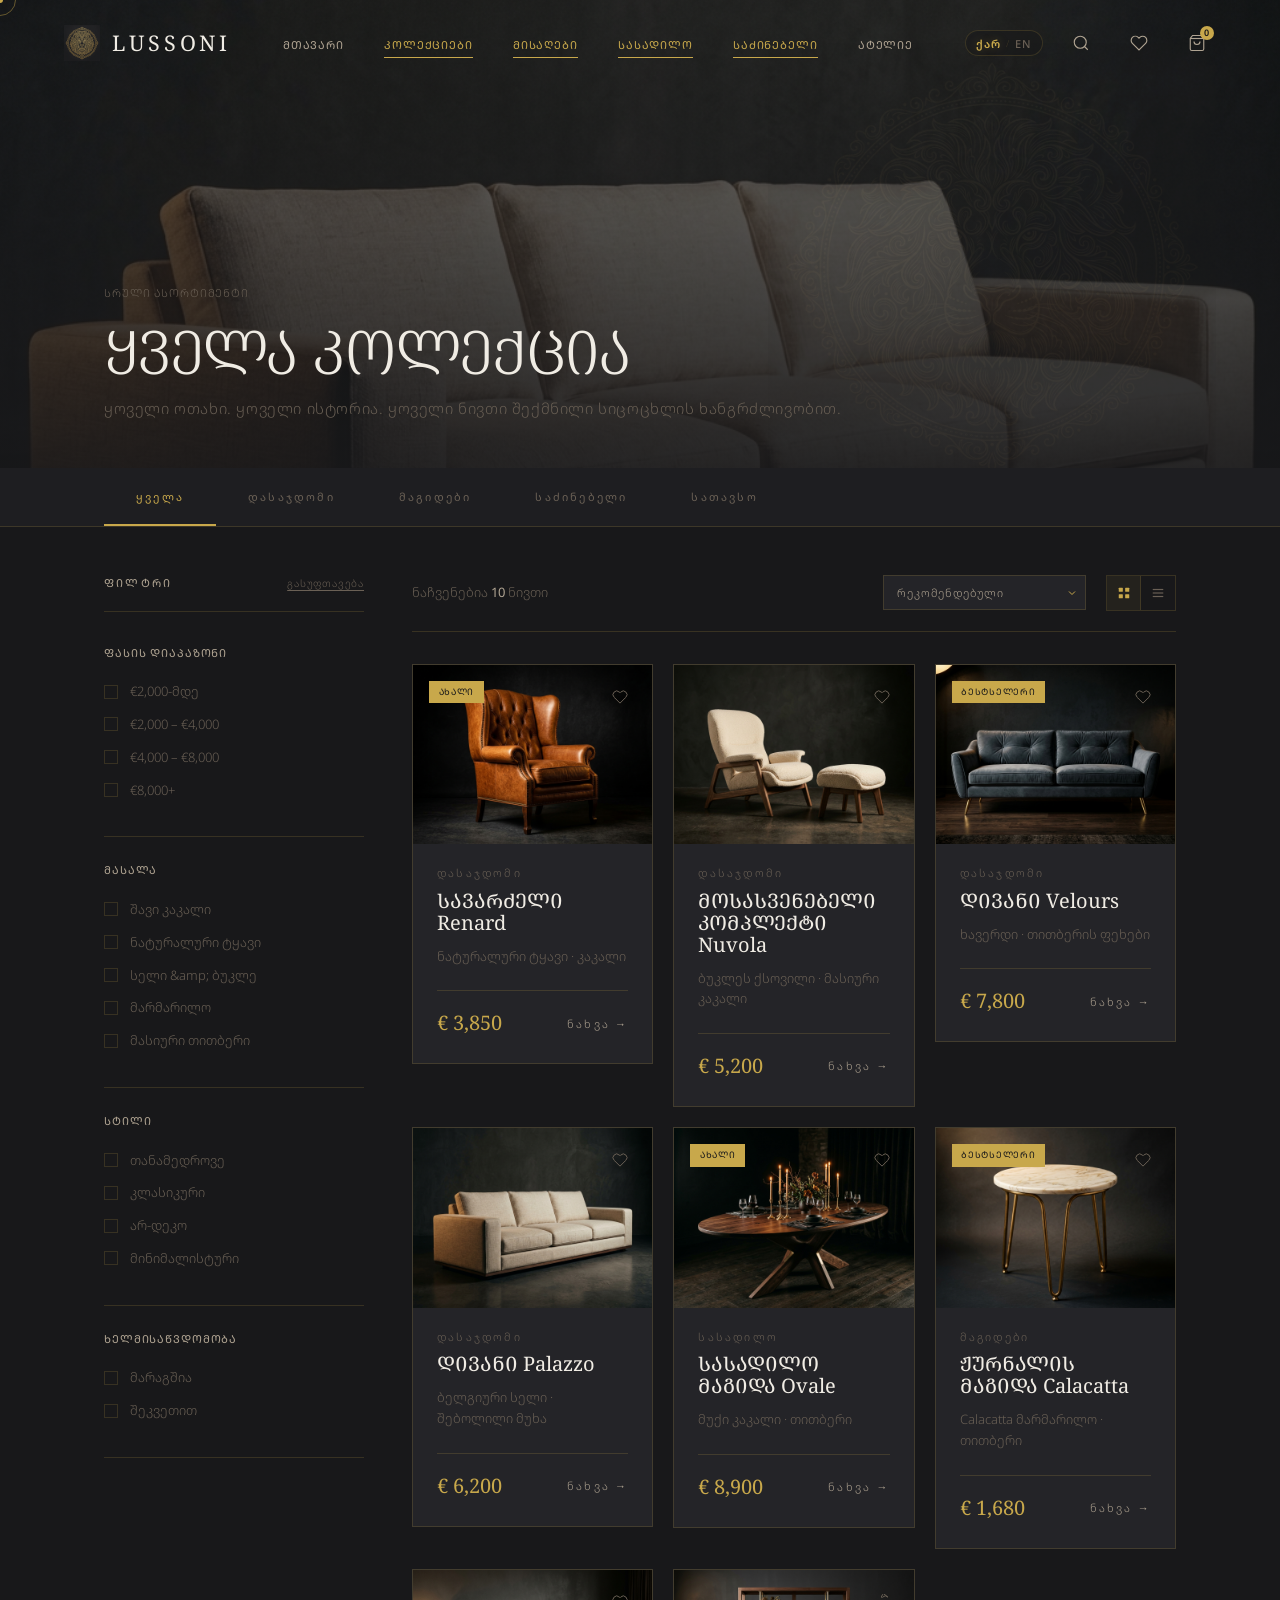
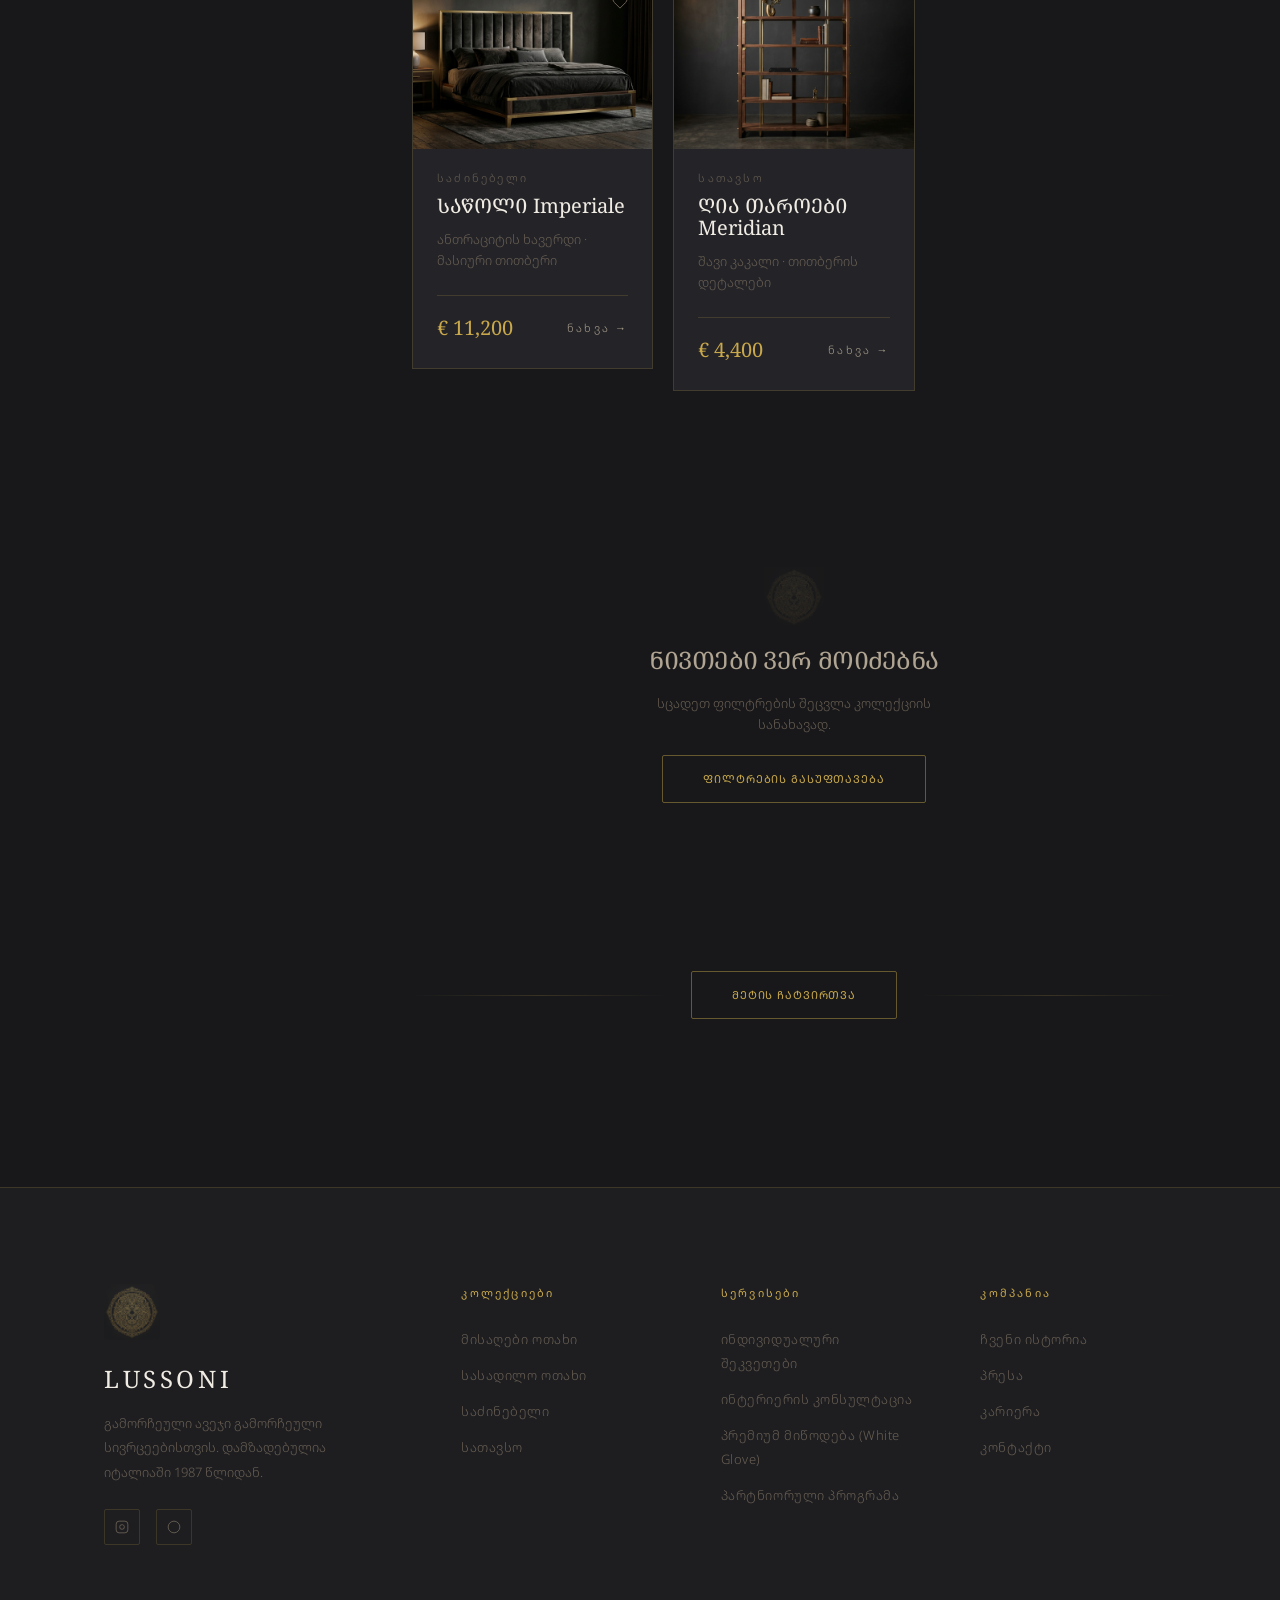
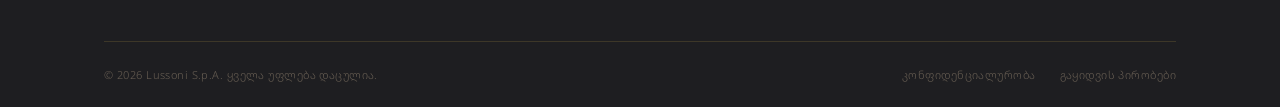
==== collection.html @ f5193f9b "Add Lussoni luxury website with bilingual support (Georgian & English)" ====
<!DOCTYPE html>
<html lang="ka">
<head>
  <meta charset="UTF-8" />
  <meta name="viewport" content="width=device-width, initial-scale=1.0" />
  <title data-i18n="meta.collectionTitle">ყველა კოლექცია — Lussoni ლუქს ავეჯი</title>
  <meta name="description" data-i18n="meta.collectionDesc" content="დაათვალიერეთ Lussoni-ის სრული კოლექცია — გამორჩეული დივნები, სასადილო მაგიდები, სავარძლები, საწოლები და დეკორატიული ავეჯი, შექმნილი იტალიაში." />
  <link rel="icon" href="assets/logo.png" type="image/png" />

  <link rel="stylesheet" href="css/tokens.css" />
  <link rel="stylesheet" href="css/base.css" />
  <link rel="stylesheet" href="css/components.css" />
  <link rel="stylesheet" href="css/animations.css" />
  <link rel="stylesheet" href="css/collection.css" />
</head>
<body>

  <div class="cursor-dot" aria-hidden="true"></div>
  <div class="cursor-ring" aria-hidden="true"></div>

  <div id="loader" role="status" aria-label="Loading">
    <img src="assets/logo.png" alt="" class="loader__emblem" />
    <div class="loader__bar"></div>
    <span class="loader__text">Lussoni</span>
  </div>

  <!-- ── Navigation ───────────────────────────────────── -->
  <nav class="nav" aria-label="Primary navigation">
    <a href="index.html" class="nav__logo" aria-label="Lussoni home">
      <img src="assets/logo.png" alt="Lussoni lion emblem" class="nav__logo-img" />
      <span class="nav__logo-text">Lussoni</span>
    </a>
    <ul class="nav__links" role="list">
      <li><a href="index.html" class="nav__link" data-i18n="nav.home">მთავარი</a></li>
      <li><a href="collection.html" class="nav__link active" data-i18n="nav.collections">კოლექციები</a></li>
      <li><a href="collection.html" class="nav__link" data-i18n="nav.living">მისაღები</a></li>
      <li><a href="collection.html" class="nav__link" data-i18n="nav.dining">სასადილო</a></li>
      <li><a href="collection.html" class="nav__link" data-i18n="nav.bedroom">საძინებელი</a></li>
      <li><a href="#about" class="nav__link" data-i18n="nav.atelier">ატელიე</a></li>
    </ul>
    <div class="nav__actions">
      <!-- Language Switcher -->
      <div class="lang-switcher" role="group" aria-label="Language selection">
        <button type="button" class="lang-switcher__btn active" data-lang="ka" aria-label="ქართული">ქარ</button>
        <span class="lang-switcher__divider" aria-hidden="true">/</span>
        <button type="button" class="lang-switcher__btn" data-lang="en" aria-label="English">EN</button>
      </div>

      <button class="nav__icon-btn" aria-label="Search" data-i18n-aria="nav.searchAria">
        <svg width="18" height="18" viewBox="0 0 24 24" fill="none" stroke="currentColor" stroke-width="1.5"><circle cx="11" cy="11" r="8"/><path d="m21 21-4.35-4.35"/></svg>
      </button>
      <button class="nav__icon-btn" aria-label="Wishlist" data-i18n-aria="nav.wishlistAria">
        <svg width="18" height="18" viewBox="0 0 24 24" fill="none" stroke="currentColor" stroke-width="1.5"><path d="M20.84 4.61a5.5 5.5 0 0 0-7.78 0L12 5.67l-1.06-1.06a5.5 5.5 0 0 0-7.78 7.78l1.06 1.06L12 21.23l7.78-7.78 1.06-1.06a5.5 5.5 0 0 0 0-7.78z"/></svg>
      </button>
      <button class="nav__icon-btn" aria-label="Cart" data-i18n-aria="nav.cartAria">
        <svg width="18" height="18" viewBox="0 0 24 24" fill="none" stroke="currentColor" stroke-width="1.5"><path d="M6 2 3 6v14a2 2 0 0 0 2 2h14a2 2 0 0 0 2-2V6l-3-4z"/><line x1="3" y1="6" x2="21" y2="6"/><path d="M16 10a4 4 0 0 1-8 0"/></svg>
        <span class="nav__cart-count" aria-hidden="true">0</span>
      </button>
      <button class="nav__hamburger" id="nav-hamburger" aria-label="Open menu" data-i18n-aria="nav.menuAria">
        <span></span><span></span><span></span>
      </button>
    </div>
  </nav>

  <div class="nav__mobile" id="mobile-nav">
    <a href="index.html" class="nav__mobile-link" data-i18n="nav.home">მთავარი</a>
    <a href="collection.html" class="nav__mobile-link" data-i18n="nav.collections">კოლექციები</a>
    <a href="collection.html" class="nav__mobile-link" data-i18n="nav.living">მისაღები</a>
    <a href="collection.html" class="nav__mobile-link" data-i18n="nav.dining">სასადილო</a>
    <a href="collection.html" class="nav__mobile-link" data-i18n="nav.bedroom">საძინებელი</a>
    <div class="nav__mobile-lang" role="group" aria-label="Language selection">
      <button type="button" class="lang-switcher__btn active" data-lang="ka">ქართული</button>
      <span class="lang-switcher__divider" aria-hidden="true">/</span>
      <button type="button" class="lang-switcher__btn" data-lang="en">English</button>
    </div>
  </div>

  <main>

    <!-- ── Collection Hero Banner ─────────────────────── -->
    <section class="collection-hero" aria-label="Collections hero">
      <div class="collection-hero__bg">
        <img src="assets/images/sofa_linen_1790075719100.jpg" 
             alt="Lussoni collections" class="collection-hero__img" />
        <div class="collection-hero__overlay"></div>
      </div>
      <div class="collection-hero__watermark" aria-hidden="true">
        <img src="assets/logo.png" alt="" />
      </div>
      <div class="container collection-hero__inner">
        <p class="eyebrow anim-fade-in anim-delay-2" data-i18n="collectionPage.eyebrow">სრული ასორტიმენტი</p>
        <h1 class="collection-hero__title anim-fade-in-up anim-delay-2" data-i18n="collectionPage.title">ყველა კოლექცია</h1>
        <p class="collection-hero__sub anim-fade-in-up anim-delay-3" data-i18n="collectionPage.sub">
          ყოველი ოთახი. ყოველი ისტორია. ყოველი ნივთი შექმნილი სიცოცხლის ხანგრძლივობით.
        </p>
      </div>
    </section>

    <!-- ── Category Tabs ──────────────────────────────── -->
    <div class="category-bar" role="navigation" aria-label="Category filter">
      <div class="container">
        <div class="category-tabs" role="tablist">
          <button class="category-tab active" role="tab" data-category="all" aria-selected="true" id="tab-all" data-i18n="collectionPage.tabAll">ყველა</button>
          <button class="category-tab" role="tab" data-category="seating" aria-selected="false" id="tab-seating" data-i18n="collectionPage.tabSeating">დასაჯდომი</button>
          <button class="category-tab" role="tab" data-category="tables" aria-selected="false" id="tab-tables" data-i18n="collectionPage.tabTables">მაგიდები</button>
          <button class="category-tab" role="tab" data-category="bedroom" aria-selected="false" id="tab-bedroom" data-i18n="collectionPage.tabBedroom">საძინებელი</button>
          <button class="category-tab" role="tab" data-category="storage" aria-selected="false" id="tab-storage" data-i18n="collectionPage.tabStorage">სათავსო</button>
        </div>
      </div>
    </div>

    <!-- ── Main Content Area ──────────────────────────── -->
    <section class="section collection-body" aria-labelledby="products-heading">
      <div class="container">
        <div class="collection-layout">

          <!-- Sidebar Filter -->
          <aside class="filter-sidebar" aria-label="Product filters">
            <div class="filter-sidebar__header">
              <h2 id="products-heading" class="filter-sidebar__title" data-i18n="collectionPage.filterTitle">ფილტრი</h2>
              <button class="filter-clear" id="filter-clear-btn" data-i18n="collectionPage.clearAll">გასუფთავება</button>
            </div>

            <!-- Price Range -->
            <div class="filter-group">
              <p class="filter-group__title" data-i18n="collectionPage.priceRange">ფასის დიაპაზონი</p>
              <div class="filter-option">
                <input type="checkbox" id="price-1" name="price" value="0-2000" />
                <label for="price-1" data-i18n="collectionPage.under2k">€2,000-მდე</label>
              </div>
              <div class="filter-option">
                <input type="checkbox" id="price-2" name="price" value="2000-4000" />
                <label for="price-2" data-i18n="collectionPage.p2to4k">€2,000 – €4,000</label>
              </div>
              <div class="filter-option">
                <input type="checkbox" id="price-3" name="price" value="4000-8000" />
                <label for="price-3" data-i18n="collectionPage.p4to8k">€4,000 – €8,000</label>
              </div>
              <div class="filter-option">
                <input type="checkbox" id="price-4" name="price" value="8000+" />
                <label for="price-4" data-i18n="collectionPage.over8k">€8,000+</label>
              </div>
            </div>

            <!-- Material -->
            <div class="filter-group">
              <p class="filter-group__title" data-i18n="collectionPage.material">მასალა</p>
              <div class="filter-option">
                <input type="checkbox" id="mat-1" name="material" value="walnut" />
                <label for="mat-1" data-i18n="collectionPage.matWalnut">შავი კაკალი</label>
              </div>
              <div class="filter-option">
                <input type="checkbox" id="mat-2" name="material" value="leather" />
                <label for="mat-2" data-i18n="collectionPage.matLeather">ნატურალური ტყავი</label>
              </div>
              <div class="filter-option">
                <input type="checkbox" id="mat-3" name="material" value="linen" />
                <label for="mat-3" data-i18n="collectionPage.matLinen">სელი &amp; ბუკლე</label>
              </div>
              <div class="filter-option">
                <input type="checkbox" id="mat-4" name="material" value="marble" />
                <label for="mat-4" data-i18n="collectionPage.matMarble">მარმარილო</label>
              </div>
              <div class="filter-option">
                <input type="checkbox" id="mat-5" name="material" value="brass" />
                <label for="mat-5" data-i18n="collectionPage.matBrass">მასიური თითბერი</label>
              </div>
            </div>

            <!-- Style -->
            <div class="filter-group">
              <p class="filter-group__title" data-i18n="collectionPage.style">სტილი</p>
              <div class="filter-option">
                <input type="checkbox" id="style-1" name="style" value="contemporary" />
                <label for="style-1" data-i18n="collectionPage.styleContemporary">თანამედროვე</label>
              </div>
              <div class="filter-option">
                <input type="checkbox" id="style-2" name="style" value="classical" />
                <label for="style-2" data-i18n="collectionPage.styleClassical">კლასიკური</label>
              </div>
              <div class="filter-option">
                <input type="checkbox" id="style-3" name="style" value="art-deco" />
                <label for="style-3" data-i18n="collectionPage.styleArtDeco">არ-დეკო</label>
              </div>
              <div class="filter-option">
                <input type="checkbox" id="style-4" name="style" value="minimal" />
                <label for="style-4" data-i18n="collectionPage.styleMinimal">მინიმალისტური</label>
              </div>
            </div>

            <!-- Availability -->
            <div class="filter-group">
              <p class="filter-group__title" data-i18n="collectionPage.availability">ხელმისაწვდომობა</p>
              <div class="filter-option">
                <input type="checkbox" id="avail-1" name="avail" value="in-stock" />
                <label for="avail-1" data-i18n="collectionPage.inStock">მარაგშია</label>
              </div>
              <div class="filter-option">
                <input type="checkbox" id="avail-2" name="avail" value="made-to-order" />
                <label for="avail-2" data-i18n="collectionPage.madeToOrder">შეკვეთით</label>
              </div>
            </div>
          </aside>

          <!-- Product Grid Area -->
          <div class="collection-main">
            <!-- Toolbar -->
            <div class="collection-toolbar">
              <p class="collection-toolbar__count" id="product-count">
                <span data-i18n="collectionPage.showingPrefix">ნაჩვენებია</span> <strong>10</strong> <span data-i18n="collectionPage.piecePlural">ნივთი</span>
              </p>
              <div class="collection-toolbar__right">
                <div class="sort-select-wrap">
                  <select id="sort-select" class="sort-select" aria-label="Sort products">
                    <option value="featured" data-i18n="collectionPage.sortFeatured">რეკომენდებული</option>
                    <option value="price-asc" data-i18n="collectionPage.sortPriceAsc">ფასი: დაბლიდან მაღლა</option>
                    <option value="price-desc" data-i18n="collectionPage.sortPriceDesc">ფასი: მაღლიდან დაბლა</option>
                    <option value="newest" data-i18n="collectionPage.sortNewest">უახლესი</option>
                    <option value="name" data-i18n="collectionPage.sortName">სახელი: ა–ჰ</option>
                  </select>
                  <svg class="sort-select-icon" width="12" height="12" viewBox="0 0 24 24" fill="none" stroke="currentColor" stroke-width="2"><path d="M6 9l6 6 6-6"/></svg>
                </div>
                <div class="view-toggle" role="group" aria-label="View style">
                  <button class="view-toggle__btn active" id="grid-view-btn" aria-label="Grid view" aria-pressed="true">
                    <svg width="14" height="14" viewBox="0 0 24 24" fill="currentColor"><rect x="3" y="3" width="7" height="7" rx="1"/><rect x="14" y="3" width="7" height="7" rx="1"/><rect x="3" y="14" width="7" height="7" rx="1"/><rect x="14" y="14" width="7" height="7" rx="1"/></svg>
                  </button>
                  <button class="view-toggle__btn" id="list-view-btn" aria-label="List view" aria-pressed="false">
                    <svg width="14" height="14" viewBox="0 0 24 24" fill="none" stroke="currentColor" stroke-width="2"><line x1="3" y1="6" x2="21" y2="6"/><line x1="3" y1="12" x2="21" y2="12"/><line x1="3" y1="18" x2="21" y2="18"/></svg>
                  </button>
                </div>
              </div>
            </div>

            <!-- Products Grid -->
            <div class="collection-grid" id="products-grid" role="list">

              <!-- Product 1 -->
              <div class="reveal" role="listitem" data-category="seating" data-price="3850">
                <a href="product.html" class="product-card" id="col-card-1">
                  <div class="product-card__image-wrap">
                    <img src="assets/images/armchair_hero_1790075646964.jpg" alt="The Renard Armchair" loading="lazy" />
                    <div class="product-card__overlay"><button class="product-card__quick-view" data-i18n="common.quickView">სწრაფი ნახვა</button></div>
                    <span class="product-card__badge" data-i18n="common.new">ახალი</span>
                    <button class="product-card__wishlist" aria-label="Add to wishlist" data-i18n-aria="common.addToWishlist"><svg width="16" height="16" viewBox="0 0 24 24" fill="none" stroke="currentColor" stroke-width="1.5"><path d="M20.84 4.61a5.5 5.5 0 0 0-7.78 0L12 5.67l-1.06-1.06a5.5 5.5 0 0 0-7.78 7.78l1.06 1.06L12 21.23l7.78-7.78 1.06-1.06a5.5 5.5 0 0 0 0-7.78z"/></svg></button>
                  </div>
                  <div class="product-card__info">
                    <span class="product-card__category" data-i18n="products.p1Cat">დასაჯდომი</span>
                    <h3 class="product-card__name" data-i18n="products.p1Name">სავარძელი Renard</h3>
                    <p class="product-card__materials" data-i18n="products.p1Mat">ნატურალური ტყავი · კაკალი</p>
                    <div class="product-card__footer">
                      <span class="product-card__price">€ 3,850</span>
                      <span class="btn--text" style="font-size:var(--text-xs)" data-i18n="common.view">ნახვა →</span>
                    </div>
                  </div>
                </a>
              </div>

              <!-- Product 2 -->
              <div class="reveal reveal--delay-1" role="listitem" data-category="seating" data-price="5200">
                <a href="product.html" class="product-card" id="col-card-2">
                  <div class="product-card__image-wrap">
                    <img src="assets/images/lounge_chair_hero_1790075708615.jpg" alt="The Nuvola Lounge Set" loading="lazy" />
                    <div class="product-card__overlay"><button class="product-card__quick-view" data-i18n="common.quickView">სწრაფი ნახვა</button></div>
                    <button class="product-card__wishlist" aria-label="Add to wishlist" data-i18n-aria="common.addToWishlist"><svg width="16" height="16" viewBox="0 0 24 24" fill="none" stroke="currentColor" stroke-width="1.5"><path d="M20.84 4.61a5.5 5.5 0 0 0-7.78 0L12 5.67l-1.06-1.06a5.5 5.5 0 0 0-7.78 7.78l1.06 1.06L12 21.23l7.78-7.78 1.06-1.06a5.5 5.5 0 0 0 0-7.78z"/></svg></button>
                  </div>
                  <div class="product-card__info">
                    <span class="product-card__category" data-i18n="products.p2Cat">დასაჯდომი</span>
                    <h3 class="product-card__name" data-i18n="products.p2Name">მოსასვენებელი კომპლექტი Nuvola</h3>
                    <p class="product-card__materials" data-i18n="products.p2Mat">ბუკლეს ქსოვილი · მასიური კაკალი</p>
                    <div class="product-card__footer">
                      <span class="product-card__price">€ 5,200</span>
                      <span class="btn--text" style="font-size:var(--text-xs)" data-i18n="common.view">ნახვა →</span>
                    </div>
                  </div>
                </a>
              </div>

              <!-- Product 3 -->
              <div class="reveal reveal--delay-2" role="listitem" data-category="seating" data-price="7800">
                <a href="product.html" class="product-card" id="col-card-3">
                  <div class="product-card__image-wrap">
                    <img src="assets/images/sofa_hero_1790075635876.jpg" alt="The Velours Sofa" loading="lazy" />
                    <div class="product-card__overlay"><button class="product-card__quick-view" data-i18n="common.quickView">სწრაფი ნახვა</button></div>
                    <span class="product-card__badge" data-i18n="common.bestseller">ბესტსელერი</span>
                    <button class="product-card__wishlist" aria-label="Add to wishlist" data-i18n-aria="common.addToWishlist"><svg width="16" height="16" viewBox="0 0 24 24" fill="none" stroke="currentColor" stroke-width="1.5"><path d="M20.84 4.61a5.5 5.5 0 0 0-7.78 0L12 5.67l-1.06-1.06a5.5 5.5 0 0 0-7.78 7.78l1.06 1.06L12 21.23l7.78-7.78 1.06-1.06a5.5 5.5 0 0 0 0-7.78z"/></svg></button>
                  </div>
                  <div class="product-card__info">
                    <span class="product-card__category" data-i18n="products.p6Cat">დასაჯდომი</span>
                    <h3 class="product-card__name" data-i18n="products.p6Name">დივანი Velours</h3>
                    <p class="product-card__materials" data-i18n="products.p6Mat">ხავერდი · თითბერის ფეხები</p>
                    <div class="product-card__footer">
                      <span class="product-card__price">€ 7,800</span>
                      <span class="btn--text" style="font-size:var(--text-xs)" data-i18n="common.view">ნახვა →</span>
                    </div>
                  </div>
                </a>
              </div>

              <!-- Product 4 -->
              <div class="reveal reveal--delay-3" role="listitem" data-category="seating" data-price="6200">
                <a href="product.html" class="product-card" id="col-card-4">
                  <div class="product-card__image-wrap">
                    <img src="assets/images/sofa_linen_1790075719100.jpg" alt="The Palazzo Sofa" loading="lazy" />
                    <div class="product-card__overlay"><button class="product-card__quick-view" data-i18n="common.quickView">სწრაფი ნახვა</button></div>
                    <button class="product-card__wishlist" aria-label="Add to wishlist" data-i18n-aria="common.addToWishlist"><svg width="16" height="16" viewBox="0 0 24 24" fill="none" stroke="currentColor" stroke-width="1.5"><path d="M20.84 4.61a5.5 5.5 0 0 0-7.78 0L12 5.67l-1.06-1.06a5.5 5.5 0 0 0-7.78 7.78l1.06 1.06L12 21.23l7.78-7.78 1.06-1.06a5.5 5.5 0 0 0 0-7.78z"/></svg></button>
                  </div>
                  <div class="product-card__info">
                    <span class="product-card__category" data-i18n="products.p7Cat">დასაჯდომი</span>
                    <h3 class="product-card__name" data-i18n="products.p7Name">დივანი Palazzo</h3>
                    <p class="product-card__materials" data-i18n="products.p7Mat">ბელგიური სელი · შებოლილი მუხა</p>
                    <div class="product-card__footer">
                      <span class="product-card__price">€ 6,200</span>
                      <span class="btn--text" style="font-size:var(--text-xs)" data-i18n="common.view">ნახვა →</span>
                    </div>
                  </div>
                </a>
              </div>

              <!-- Product 5 -->
              <div class="reveal" role="listitem" data-category="tables" data-price="8900">
                <a href="product.html" class="product-card" id="col-card-5">
                  <div class="product-card__image-wrap">
                    <img src="assets/images/dining_table_hero_1790075658307.jpg" alt="Ovale Dining Table" loading="lazy" />
                    <div class="product-card__overlay"><button class="product-card__quick-view" data-i18n="common.quickView">სწრაფი ნახვა</button></div>
                    <span class="product-card__badge" data-i18n="common.new">ახალი</span>
                    <button class="product-card__wishlist" aria-label="Add to wishlist" data-i18n-aria="common.addToWishlist"><svg width="16" height="16" viewBox="0 0 24 24" fill="none" stroke="currentColor" stroke-width="1.5"><path d="M20.84 4.61a5.5 5.5 0 0 0-7.78 0L12 5.67l-1.06-1.06a5.5 5.5 0 0 0-7.78 7.78l1.06 1.06L12 21.23l7.78-7.78 1.06-1.06a5.5 5.5 0 0 0 0-7.78z"/></svg></button>
                  </div>
                  <div class="product-card__info">
                    <span class="product-card__category" data-i18n="products.p5Cat">სასადილო</span>
                    <h3 class="product-card__name" data-i18n="products.p5Name">სასადილო მაგიდა Ovale</h3>
                    <p class="product-card__materials" data-i18n="products.p5Mat">მუქი კაკალი · თითბერი</p>
                    <div class="product-card__footer">
                      <span class="product-card__price">€ 8,900</span>
                      <span class="btn--text" style="font-size:var(--text-xs)" data-i18n="common.view">ნახვა →</span>
                    </div>
                  </div>
                </a>
              </div>

              <!-- Product 6 -->
              <div class="reveal reveal--delay-1" role="listitem" data-category="tables" data-price="1680">
                <a href="product.html" class="product-card" id="col-card-6">
                  <div class="product-card__image-wrap">
                    <img src="assets/images/side_table_hero_1790075669925.jpg" alt="Calacatta Side Table" loading="lazy" />
                    <div class="product-card__overlay"><button class="product-card__quick-view" data-i18n="common.quickView">სწრაფი ნახვა</button></div>
                    <span class="product-card__badge" data-i18n="common.bestseller">ბესტსელერი</span>
                    <button class="product-card__wishlist" aria-label="Add to wishlist" data-i18n-aria="common.addToWishlist"><svg width="16" height="16" viewBox="0 0 24 24" fill="none" stroke="currentColor" stroke-width="1.5"><path d="M20.84 4.61a5.5 5.5 0 0 0-7.78 0L12 5.67l-1.06-1.06a5.5 5.5 0 0 0-7.78 7.78l1.06 1.06L12 21.23l7.78-7.78 1.06-1.06a5.5 5.5 0 0 0 0-7.78z"/></svg></button>
                  </div>
                  <div class="product-card__info">
                    <span class="product-card__category" data-i18n="products.p3Cat">მაგიდები</span>
                    <h3 class="product-card__name" data-i18n="products.p3Name">ჟურნალის მაგიდა Calacatta</h3>
                    <p class="product-card__materials" data-i18n="products.p3Mat">Calacatta მარმარილო · თითბერი</p>
                    <div class="product-card__footer">
                      <span class="product-card__price">€ 1,680</span>
                      <span class="btn--text" style="font-size:var(--text-xs)" data-i18n="common.view">ნახვა →</span>
                    </div>
                  </div>
                </a>
              </div>

              <!-- Product 7 -->
              <div class="reveal reveal--delay-2" role="listitem" data-category="bedroom" data-price="11200">
                <a href="product.html" class="product-card" id="col-card-7">
                  <div class="product-card__image-wrap">
                    <img src="assets/images/bed_hero_1790075686213.jpg" alt="The Imperiale Bed" loading="lazy" />
                    <div class="product-card__overlay"><button class="product-card__quick-view" data-i18n="common.quickView">სწრაფი ნახვა</button></div>
                    <button class="product-card__wishlist" aria-label="Add to wishlist" data-i18n-aria="common.addToWishlist"><svg width="16" height="16" viewBox="0 0 24 24" fill="none" stroke="currentColor" stroke-width="1.5"><path d="M20.84 4.61a5.5 5.5 0 0 0-7.78 0L12 5.67l-1.06-1.06a5.5 5.5 0 0 0-7.78 7.78l1.06 1.06L12 21.23l7.78-7.78 1.06-1.06a5.5 5.5 0 0 0 0-7.78z"/></svg></button>
                  </div>
                  <div class="product-card__info">
                    <span class="product-card__category" data-i18n="products.p8Cat">საძინებელი</span>
                    <h3 class="product-card__name" data-i18n="products.p8Name">საწოლი Imperiale</h3>
                    <p class="product-card__materials" data-i18n="products.p8Mat">ანთრაციტის ხავერდი · მასიური თითბერი</p>
                    <div class="product-card__footer">
                      <span class="product-card__price">€ 11,200</span>
                      <span class="btn--text" style="font-size:var(--text-xs)" data-i18n="common.view">ნახვა →</span>
                    </div>
                  </div>
                </a>
              </div>

              <!-- Product 8 -->
              <div class="reveal reveal--delay-3" role="listitem" data-category="storage" data-price="4400">
                <a href="product.html" class="product-card" id="col-card-8">
                  <div class="product-card__image-wrap">
                    <img src="assets/images/shelving_hero_1790075697235.jpg" alt="Meridian Open Shelving" loading="lazy" />
                    <div class="product-card__overlay"><button class="product-card__quick-view" data-i18n="common.quickView">სწრაფი ნახვა</button></div>
                    <button class="product-card__wishlist" aria-label="Add to wishlist" data-i18n-aria="common.addToWishlist"><svg width="16" height="16" viewBox="0 0 24 24" fill="none" stroke="currentColor" stroke-width="1.5"><path d="M20.84 4.61a5.5 5.5 0 0 0-7.78 0L12 5.67l-1.06-1.06a5.5 5.5 0 0 0 0-7.78z"/></svg></button>
                  </div>
                  <div class="product-card__info">
                    <span class="product-card__category" data-i18n="products.p4Cat">სათავსო</span>
                    <h3 class="product-card__name" data-i18n="products.p4Name">ღია თაროები Meridian</h3>
                    <p class="product-card__materials" data-i18n="products.p4Mat">შავი კაკალი · თითბერის დეტალები</p>
                    <div class="product-card__footer">
                      <span class="product-card__price">€ 4,400</span>
                      <span class="btn--text" style="font-size:var(--text-xs)" data-i18n="common.view">ნახვა →</span>
                    </div>
                  </div>
                </a>
              </div>

            </div><!-- /.collection-grid -->

            <!-- Empty state (hidden by default) -->
            <div class="collection-empty" id="collection-empty" hidden>
              <img src="assets/logo.png" alt="" class="collection-empty__emblem" />
              <h3 class="collection-empty__title" data-i18n="collectionPage.emptyTitle">ნივთები ვერ მოიძებნა</h3>
              <p class="collection-empty__sub" data-i18n="collectionPage.emptySub">სცადეთ ფილტრების შეცვლა კოლექციის სანახავად.</p>
              <button class="btn btn--ghost" id="clear-filters-btn" data-i18n="collectionPage.emptyBtn">ფილტრების გასუფთავება</button>
            </div>

            <!-- Load More -->
            <div class="load-more-wrap" id="load-more-wrap">
              <div class="load-more-line"></div>
              <button class="btn btn--ghost" id="load-more-btn" data-i18n="collectionPage.loadMore">
                მეტის ჩატვირთვა
              </button>
              <div class="load-more-line"></div>
            </div>

          </div><!-- /.collection-main -->
        </div><!-- /.collection-layout -->
      </div>
    </section>

  </main>

  <!-- ── Footer ───────────────────────────────────────── -->
  <footer class="footer" role="contentinfo">
    <div class="container">
      <div class="footer__top">
        <div class="footer__brand">
          <img src="assets/logo.png" alt="Lussoni" class="footer__brand-emblem" />
          <p class="footer__brand-name">Lussoni</p>
          <p class="footer__brand-tagline" data-i18n="footer.tagline">გამორჩეული ავეჯი გამორჩეული სივრცეებისთვის. დამზადებულია იტალიაში 1987 წლიდან.</p>
          <div class="footer__social">
            <a href="#" class="footer__social-link" aria-label="Instagram"><svg width="14" height="14" viewBox="0 0 24 24" fill="none" stroke="currentColor" stroke-width="1.5"><rect x="2" y="2" width="20" height="20" rx="5" ry="5"/><path d="M16 11.37A4 4 0 1 1 12.63 8 4 4 0 0 1 16 11.37z"/><line x1="17.5" y1="6.5" x2="17.51" y2="6.5"/></svg></a>
            <a href="#" class="footer__social-link" aria-label="Pinterest"><svg width="14" height="14" viewBox="0 0 24 24" fill="none" stroke="currentColor" stroke-width="1.5"><circle cx="12" cy="12" r="10"/></svg></a>
          </div>
        </div>
        <div class="footer__col">
          <p class="footer__col-title" data-i18n="footer.colCollections">კოლექციები</p>
          <ul class="footer__col-links">
            <li><a href="collection.html" class="footer__col-link" data-i18n="footer.livingRoom">მისაღები ოთახი</a></li>
            <li><a href="collection.html" class="footer__col-link" data-i18n="footer.diningRoom">სასადილო ოთახი</a></li>
            <li><a href="collection.html" class="footer__col-link" data-i18n="footer.bedroom">საძინებელი</a></li>
            <li><a href="collection.html" class="footer__col-link" data-i18n="footer.storage">სათავსო</a></li>
          </ul>
        </div>
        <div class="footer__col">
          <p class="footer__col-title" data-i18n="footer.colServices">სერვისები</p>
          <ul class="footer__col-links">
            <li><a href="#" class="footer__col-link" data-i18n="footer.bespoke">ინდივიდუალური შეკვეთები</a></li>
            <li><a href="#" class="footer__col-link" data-i18n="footer.consultation">ინტერიერის კონსულტაცია</a></li>
            <li><a href="#" class="footer__col-link" data-i18n="footer.whiteGlove">პრემიუმ მიწოდება (White Glove)</a></li>
            <li><a href="#" class="footer__col-link" data-i18n="footer.tradeProgramme">პარტნიორული პროგრამა</a></li>
          </ul>
        </div>
        <div class="footer__col">
          <p class="footer__col-title" data-i18n="footer.colCompany">კომპანია</p>
          <ul class="footer__col-links">
            <li><a href="#" class="footer__col-link" data-i18n="footer.ourStory">ჩვენი ისტორია</a></li>
            <li><a href="#" class="footer__col-link" data-i18n="footer.press">პრესა</a></li>
            <li><a href="#" class="footer__col-link" data-i18n="footer.careers">კარიერა</a></li>
            <li><a href="#" class="footer__col-link" data-i18n="footer.contact">კონტაქტი</a></li>
          </ul>
        </div>
      </div>
      <div class="footer__bottom">
        <p class="footer__copyright" data-i18n="footer.copyright">© 2026 Lussoni S.p.A. ყველა უფლება დაცულია.</p>
        <nav class="footer__bottom-links"><a href="#" class="footer__bottom-link" data-i18n="footer.privacy">კონფიდენციალურობა</a><a href="#" class="footer__bottom-link" data-i18n="footer.terms">პირობები</a></nav>
      </div>
    </div>
  </footer>

  <div class="toaster" aria-live="polite"></div>

  <script src="js/i18n.js"></script>
  <script src="js/main.js"></script>
  <script src="js/collection.js"></script>
</body>
</html>
---- css/tokens.css ----
/* ============================================================
   LUSSONI — Design Tokens
   Luxury Furniture Brand | Gold & Charcoal Identity
   ============================================================ */

:root {
  /* ── Colors ─────────────────────────────────────────── */
  --clr-bg-deep:      #18181a;
  --clr-bg-mid:       #1e1e21;
  --clr-bg-surface:   #242428;
  --clr-bg-raised:    #2c2c31;
  --clr-bg-overlay:   rgba(24, 24, 26, 0.92);

  --clr-gold-primary: #c8a84b;
  --clr-gold-light:   #e2c97e;
  --clr-gold-pale:    #f0e4bb;
  --clr-gold-muted:   #7a6530;
  --clr-gold-ghost:   rgba(200, 168, 75, 0.07);
  --clr-gold-border:  rgba(200, 168, 75, 0.18);
  --clr-gold-border-hover: rgba(200, 168, 75, 0.45);

  --clr-text-primary:   #f0ece4;
  --clr-text-secondary: #b0a492;
  --clr-text-muted:     #6a6055;
  --clr-text-gold:      #c8a84b;

  --clr-white:  #ffffff;
  --clr-black:  #000000;

  /* ── Typography ─────────────────────────────────────── */
  --font-serif:  'Cormorant Garamond', 'Georgia', serif;
  --font-sans:   'Jost', 'Inter', sans-serif;

  --text-xs:   0.6875rem;   /* 11px */
  --text-sm:   0.8125rem;   /* 13px */
  --text-base: 0.9375rem;   /* 15px */
  --text-md:   1.0625rem;   /* 17px */
  --text-lg:   1.25rem;     /* 20px */
  --text-xl:   1.5rem;      /* 24px */
  --text-2xl:  2rem;        /* 32px */
  --text-3xl:  2.75rem;     /* 44px */
  --text-4xl:  3.75rem;     /* 60px */
  --text-5xl:  5rem;        /* 80px */
  --text-6xl:  7rem;        /* 112px */

  --leading-tight:  1.1;
  --leading-snug:   1.3;
  --leading-normal: 1.6;
  --leading-loose:  1.9;

  --tracking-tight:  -0.02em;
  --tracking-normal:  0em;
  --tracking-wide:    0.08em;
  --tracking-widest:  0.2em;

  /* ── Spacing ─────────────────────────────────────────── */
  --space-1:   0.25rem;
  --space-2:   0.5rem;
  --space-3:   0.75rem;
  --space-4:   1rem;
  --space-5:   1.25rem;
  --space-6:   1.5rem;
  --space-8:   2rem;
  --space-10:  2.5rem;
  --space-12:  3rem;
  --space-16:  4rem;
  --space-20:  5rem;
  --space-24:  6rem;
  --space-32:  8rem;
  --space-40:  10rem;
  --space-48:  12rem;

  /* ── Layout ──────────────────────────────────────────── */
  --max-width:      1440px;
  --content-width:  1200px;
  --gutter:         clamp(1.5rem, 5vw, 4rem);

  /* ── Border & Radius ─────────────────────────────────── */
  --border-thin:    1px;
  --border-regular: 1px;
  --radius-sm:  0.125rem;
  --radius-md:  0.25rem;
  --radius-lg:  0.5rem;
  --radius-full: 9999px;

  /* ── Shadows ─────────────────────────────────────────── */
  --shadow-sm:  0 2px 8px rgba(0, 0, 0, 0.35);
  --shadow-md:  0 8px 32px rgba(0, 0, 0, 0.5);
  --shadow-lg:  0 20px 60px rgba(0, 0, 0, 0.65);
  --shadow-gold: 0 0 30px rgba(200, 168, 75, 0.15);
  --shadow-gold-strong: 0 0 60px rgba(200, 168, 75, 0.25);

  /* ── Transitions ─────────────────────────────────────── */
  --ease-luxury:  cubic-bezier(0.25, 0.1, 0.25, 1);
  --ease-in:      cubic-bezier(0.4, 0, 1, 1);
  --ease-out:     cubic-bezier(0, 0, 0.2, 1);
  --ease-spring:  cubic-bezier(0.34, 1.56, 0.64, 1);

  --dur-fast:   180ms;
  --dur-mid:    320ms;
  --dur-slow:   600ms;
  --dur-xslow:  1000ms;

  /* ── Z-index layers ──────────────────────────────────── */
  --z-base:    1;
  --z-overlay: 10;
  --z-nav:     100;
  --z-modal:   1000;
  --z-loader:  9999;
}
---- css/base.css ----
/* ============================================================
   LUSSONI — Base & Reset
   ============================================================ */

@import url('https://fonts.googleapis.com/css2?family=Cormorant+Garamond:ital,wght@0,300;0,400;0,500;0,600;0,700;1,300;1,400;1,500&family=Jost:wght@200;300;400;500;600&family=Noto+Serif+Georgian:wght@300;400;500;600;700&family=Noto+Sans+Georgian:wght@200;300;400;500;600&display=swap');

*, *::before, *::after {
  box-sizing: border-box;
  margin: 0;
  padding: 0;
}

html {
  scroll-behavior: smooth;
  font-size: 16px;
  -webkit-font-smoothing: antialiased;
  -moz-osx-font-smoothing: grayscale;
  text-rendering: optimizeLegibility;
}

body {
  background-color: var(--clr-bg-deep);
  color: var(--clr-text-primary);
  font-family: var(--font-sans);
  font-size: var(--text-base);
  font-weight: 300;
  line-height: var(--leading-normal);
  overflow-x: hidden;
  cursor: none;
}

/* ── Custom Cursor ──────────────────────────────────────── */
.cursor-dot,
.cursor-ring {
  position: fixed;
  top: 0;
  left: 0;
  pointer-events: none;
  z-index: var(--z-loader);
  transform: translate(-50%, -50%);
}

.cursor-dot {
  width: 6px;
  height: 6px;
  background: var(--clr-gold-primary);
  border-radius: 50%;
  transition: transform var(--dur-fast) var(--ease-out),
              opacity var(--dur-fast) var(--ease-out);
}

.cursor-ring {
  width: 32px;
  height: 32px;
  border: 1px solid var(--clr-gold-border-hover);
  border-radius: 50%;
  transition: transform 0.12s var(--ease-out),
              width var(--dur-mid) var(--ease-luxury),
              height var(--dur-mid) var(--ease-luxury),
              opacity var(--dur-fast);
}

.cursor-ring.hover {
  width: 56px;
  height: 56px;
  border-color: var(--clr-gold-primary);
}

body.loading .cursor-dot,
body.loading .cursor-ring { opacity: 0; }

/* ── Images ─────────────────────────────────────────────── */
img {
  display: block;
  max-width: 100%;
  height: auto;
}

/* ── Links ──────────────────────────────────────────────── */
a {
  color: inherit;
  text-decoration: none;
  transition: color var(--dur-mid) var(--ease-luxury);
}

/* ── Lists ──────────────────────────────────────────────── */
ul, ol { list-style: none; }

/* ── Button reset ───────────────────────────────────────── */
button {
  font: inherit;
  cursor: none;
  border: none;
  background: none;
  padding: 0;
}

/* ── Inputs ─────────────────────────────────────────────── */
input, select, textarea {
  font: inherit;
  color: inherit;
  border: none;
  outline: none;
  background: none;
}

/* ── Container ──────────────────────────────────────────── */
.container {
  width: 100%;
  max-width: var(--content-width);
  margin-inline: auto;
  padding-inline: var(--gutter);
}

.container--wide {
  max-width: var(--max-width);
}

.container--narrow {
  max-width: 760px;
}

/* ── Section Spacing ────────────────────────────────────── */
.section {
  padding-block: var(--space-32);
}

.section--sm {
  padding-block: var(--space-20);
}

.section--lg {
  padding-block: clamp(4rem, 10vw, 8rem);
}

/* ── Headings ───────────────────────────────────────────── */
h1, h2, h3, h4, h5, h6 {
  font-family: var(--font-serif);
  font-weight: 400;
  line-height: var(--leading-tight);
  letter-spacing: var(--tracking-tight);
  color: var(--clr-text-primary);
}

h1 { font-size: clamp(var(--text-3xl), 7vw, var(--text-5xl)); }
h2 { font-size: clamp(var(--text-2xl), 4.5vw, var(--text-4xl)); }
h3 { font-size: clamp(var(--text-xl), 3vw, var(--text-3xl)); }
h4 { font-size: clamp(var(--text-lg), 2vw, var(--text-2xl)); }

/* ── Typography Utilities ───────────────────────────────── */
.label {
  font-family: var(--font-sans);
  font-size: var(--text-xs);
  font-weight: 400;
  letter-spacing: var(--tracking-widest);
  text-transform: uppercase;
  color: var(--clr-gold-primary);
}

.eyebrow {
  font-family: var(--font-sans);
  font-size: var(--text-xs);
  font-weight: 300;
  letter-spacing: var(--tracking-widest);
  text-transform: uppercase;
  color: var(--clr-text-muted);
  margin-bottom: var(--space-4);
}

.lead {
  font-family: var(--font-serif);
  font-size: clamp(var(--text-lg), 2.2vw, var(--text-xl));
  font-weight: 300;
  line-height: var(--leading-snug);
  color: var(--clr-text-secondary);
}

/* ── Gold Divider ───────────────────────────────────────── */
.divider {
  display: flex;
  align-items: center;
  gap: var(--space-6);
  margin-block: var(--space-16);
}

.divider::before,
.divider::after {
  content: '';
  flex: 1;
  height: 1px;
  background: linear-gradient(90deg, transparent, var(--clr-gold-border), transparent);
}

.divider__emblem {
  width: 28px;
  height: 28px;
  opacity: 0.4;
  flex-shrink: 0;
}

/* ── Thin gold rule ─────────────────────────────────────── */
.rule {
  border: none;
  border-top: 1px solid var(--clr-gold-border);
  margin: 0;
}

/* ── Selection ──────────────────────────────────────────── */
::selection {
  background: rgba(200, 168, 75, 0.25);
  color: var(--clr-text-primary);
}

/* ── Scrollbar ──────────────────────────────────────────── */
::-webkit-scrollbar {
  width: 4px;
}
::-webkit-scrollbar-track {
  background: var(--clr-bg-deep);
}
::-webkit-scrollbar-thumb {
  background: var(--clr-gold-muted);
  border-radius: 2px;
}

/* ── Reveal animation utility ───────────────────────────── */
.reveal {
  opacity: 0;
  transform: translateY(28px);
  transition: opacity var(--dur-slow) var(--ease-luxury),
              transform var(--dur-slow) var(--ease-luxury);
}

.reveal.visible {
  opacity: 1;
  transform: translateY(0);
}

.reveal--delay-1 { transition-delay: 0.1s; }
.reveal--delay-2 { transition-delay: 0.2s; }
.reveal--delay-3 { transition-delay: 0.35s; }
.reveal--delay-4 { transition-delay: 0.5s; }
.reveal--delay-5 { transition-delay: 0.65s; }

/* ── Visually hidden ────────────────────────────────────── */
.sr-only {
  position: absolute;
  width: 1px;
  height: 1px;
  padding: 0;
  margin: -1px;
  overflow: hidden;
  clip: rect(0, 0, 0, 0);
  white-space: nowrap;
  border: 0;
}

/* ── Georgian Typography Specifics ──────────────────────── */
html[lang="ka"] {
  --font-serif: 'Noto Serif Georgian', 'Cormorant Garamond', 'Georgia', serif;
  --font-sans:  'Noto Sans Georgian', 'Jost', 'Inter', sans-serif;
}

html[lang="ka"] .eyebrow,
html[lang="ka"] .nav__link,
html[lang="ka"] .btn,
html[lang="ka"] .materials-pill,
html[lang="ka"] .filter-group__title,
html[lang="ka"] .product-card__badge {
  letter-spacing: 0.08em;
  font-feature-settings: "case" 1;
}

html[lang="ka"] h1,
html[lang="ka"] h2,
html[lang="ka"] h3 {
  font-feature-settings: "case" 1;
}
---- css/components.css ----
/* ============================================================
   LUSSONI — Component Styles
   ============================================================ */

/* ════════════════════════════════════════════════════════════
   LOADER
   ════════════════════════════════════════════════════════════ */
#loader {
  position: fixed;
  inset: 0;
  z-index: var(--z-loader);
  background: var(--clr-bg-deep);
  display: flex;
  flex-direction: column;
  align-items: center;
  justify-content: center;
  gap: var(--space-6);
  transition: opacity 0.8s var(--ease-luxury), visibility 0.8s;
}

#loader.hidden {
  opacity: 0;
  visibility: hidden;
}

.loader__emblem {
  width: 90px;
  height: 90px;
  animation: loader-pulse 2s var(--ease-luxury) infinite;
}

.loader__text {
  font-family: var(--font-sans);
  font-size: var(--text-xs);
  font-weight: 300;
  letter-spacing: var(--tracking-widest);
  text-transform: uppercase;
  color: var(--clr-gold-primary);
  animation: loader-fade 2s ease infinite;
}

.loader__bar {
  width: 120px;
  height: 1px;
  background: var(--clr-bg-raised);
  position: relative;
  overflow: hidden;
}

.loader__bar::after {
  content: '';
  position: absolute;
  top: 0;
  left: -100%;
  width: 100%;
  height: 100%;
  background: var(--clr-gold-primary);
  animation: loader-bar 1.8s var(--ease-luxury) forwards;
}

/* ════════════════════════════════════════════════════════════
   NAVIGATION
   ════════════════════════════════════════════════════════════ */
.nav {
  position: fixed;
  top: 0;
  left: 0;
  right: 0;
  z-index: var(--z-nav);
  padding: var(--space-6) var(--gutter);
  display: flex;
  align-items: center;
  justify-content: space-between;
  transition: background var(--dur-slow) var(--ease-luxury),
              padding var(--dur-slow) var(--ease-luxury),
              border-color var(--dur-slow) var(--ease-luxury);
  border-bottom: 1px solid transparent;
}

.nav.scrolled {
  background: var(--clr-bg-overlay);
  backdrop-filter: blur(20px);
  -webkit-backdrop-filter: blur(20px);
  padding-block: var(--space-4);
  border-bottom-color: var(--clr-gold-border);
}

.nav__logo {
  display: flex;
  align-items: center;
  gap: var(--space-3);
  text-decoration: none;
}

.nav__logo-img {
  width: 36px;
  height: 36px;
  object-fit: contain;
  transition: transform var(--dur-slow) var(--ease-spring);
}

.nav__logo:hover .nav__logo-img {
  transform: scale(1.08) rotate(-3deg);
}

.nav__logo-text {
  font-family: var(--font-serif);
  font-size: 1.35rem;
  font-weight: 400;
  letter-spacing: 0.18em;
  text-transform: uppercase;
  color: var(--clr-text-primary);
}

.nav__links {
  display: flex;
  align-items: center;
  gap: var(--space-10);
  list-style: none;
}

.nav__link {
  font-family: var(--font-sans);
  font-size: var(--text-xs);
  font-weight: 400;
  letter-spacing: var(--tracking-widest);
  text-transform: uppercase;
  color: var(--clr-text-secondary);
  position: relative;
  padding-block: var(--space-1);
  transition: color var(--dur-mid) var(--ease-luxury);
}

.nav__link::after {
  content: '';
  position: absolute;
  bottom: -2px;
  left: 0;
  width: 0;
  height: 1px;
  background: var(--clr-gold-primary);
  transition: width var(--dur-mid) var(--ease-luxury);
}

.nav__link:hover {
  color: var(--clr-gold-primary);
}

.nav__link:hover::after,
.nav__link.active::after {
  width: 100%;
}

.nav__link.active {
  color: var(--clr-gold-primary);
}

.nav__actions {
  display: flex;
  align-items: center;
  gap: var(--space-5);
}

.nav__icon-btn {
  display: flex;
  align-items: center;
  justify-content: center;
  width: 38px;
  height: 38px;
  color: var(--clr-text-secondary);
  transition: color var(--dur-mid) var(--ease-luxury);
  position: relative;
}

.nav__icon-btn:hover {
  color: var(--clr-gold-primary);
}

.nav__cart-count {
  position: absolute;
  top: 2px;
  right: 2px;
  width: 14px;
  height: 14px;
  background: var(--clr-gold-primary);
  color: var(--clr-bg-deep);
  font-size: 9px;
  font-weight: 600;
  font-family: var(--font-sans);
  border-radius: 50%;
  display: flex;
  align-items: center;
  justify-content: center;
  letter-spacing: 0;
}

.nav__hamburger {
  display: none;
  flex-direction: column;
  gap: 5px;
  width: 28px;
  cursor: none;
}

.nav__hamburger span {
  display: block;
  height: 1px;
  background: var(--clr-text-secondary);
  transition: transform var(--dur-mid) var(--ease-luxury),
              opacity var(--dur-mid) var(--ease-luxury),
              width var(--dur-mid) var(--ease-luxury);
}

.nav__hamburger span:nth-child(2) { width: 70%; }

/* ── Mobile Nav ─────────────────────────────────────────── */
.nav__mobile {
  position: fixed;
  inset: 0;
  z-index: calc(var(--z-nav) - 1);
  background: var(--clr-bg-deep);
  display: flex;
  flex-direction: column;
  align-items: center;
  justify-content: center;
  gap: var(--space-10);
  transform: translateX(100%);
  transition: transform 0.6s var(--ease-luxury);
}

.nav__mobile.open {
  transform: translateX(0);
}

.nav__mobile-link {
  font-family: var(--font-serif);
  font-size: var(--text-3xl);
  font-weight: 300;
  color: var(--clr-text-secondary);
  letter-spacing: var(--tracking-tight);
  transition: color var(--dur-mid) var(--ease-luxury);
}

.nav__mobile-link:hover {
  color: var(--clr-gold-primary);
}

/* ── Language Switcher ──────────────────────────────────── */
.lang-switcher {
  display: inline-flex;
  align-items: center;
  gap: 6px;
  padding: 4px 10px;
  border: 1px solid var(--clr-gold-border);
  border-radius: var(--radius-full);
  background: rgba(24, 24, 26, 0.4);
  backdrop-filter: blur(8px);
  transition: border-color var(--dur-mid) var(--ease-luxury),
              background var(--dur-mid) var(--ease-luxury);
}

.lang-switcher:hover {
  border-color: var(--clr-gold-border-hover);
  background: rgba(200, 168, 75, 0.05);
}

.lang-switcher__btn {
  background: none;
  border: none;
  padding: 0;
  font-family: var(--font-sans);
  font-size: var(--text-xs);
  font-weight: 500;
  letter-spacing: 0.06em;
  color: var(--clr-text-muted);
  cursor: pointer;
  transition: color var(--dur-fast) var(--ease-luxury),
              text-shadow var(--dur-fast) var(--ease-luxury);
  line-height: 1;
}

.lang-switcher__btn:hover {
  color: var(--clr-gold-light);
}

.lang-switcher__btn.active {
  color: var(--clr-gold-primary);
  font-weight: 600;
  text-shadow: 0 0 10px rgba(200, 168, 75, 0.35);
}

.lang-switcher__divider {
  color: var(--clr-gold-border);
  font-size: 10px;
  user-select: none;
}

/* Mobile Language Switcher */
.nav__mobile-lang {
  display: flex;
  align-items: center;
  gap: var(--space-4);
  margin-top: var(--space-4);
  padding: var(--space-3) var(--space-6);
  border: 1px solid var(--clr-gold-border);
  border-radius: var(--radius-full);
}

.nav__mobile-lang .lang-switcher__btn {
  font-size: var(--text-base);
}

/* ════════════════════════════════════════════════════════════
   BUTTONS
   ════════════════════════════════════════════════════════════ */
.btn {
  display: inline-flex;
  align-items: center;
  justify-content: center;
  gap: var(--space-3);
  font-family: var(--font-sans);
  font-size: var(--text-xs);
  font-weight: 400;
  letter-spacing: var(--tracking-widest);
  text-transform: uppercase;
  padding: 0.9rem 2.5rem;
  border-radius: var(--radius-sm);
  transition: all var(--dur-mid) var(--ease-luxury);
  position: relative;
  overflow: hidden;
  cursor: none;
}

/* ── Primary (gold fill) ── */
.btn--primary {
  background: var(--clr-gold-primary);
  color: var(--clr-bg-deep);
  border: 1px solid var(--clr-gold-primary);
}

.btn--primary::before {
  content: '';
  position: absolute;
  inset: 0;
  background: var(--clr-gold-light);
  transform: scaleX(0);
  transform-origin: left;
  transition: transform var(--dur-mid) var(--ease-luxury);
}

.btn--primary:hover::before { transform: scaleX(1); }
.btn--primary:hover { box-shadow: var(--shadow-gold); }

.btn--primary span { position: relative; z-index: 1; }

/* ── Ghost (gold outline) ── */
.btn--ghost {
  background: transparent;
  color: var(--clr-gold-primary);
  border: 1px solid var(--clr-gold-border-hover);
}

.btn--ghost:hover {
  background: var(--clr-gold-ghost);
  border-color: var(--clr-gold-primary);
  color: var(--clr-gold-light);
}

/* ── Text link button ── */
.btn--text {
  padding: 0;
  color: var(--clr-text-secondary);
  font-size: var(--text-xs);
  letter-spacing: var(--tracking-widest);
  position: relative;
}

.btn--text::after {
  content: '';
  position: absolute;
  bottom: -2px;
  left: 0;
  width: 0;
  height: 1px;
  background: var(--clr-gold-primary);
  transition: width var(--dur-mid) var(--ease-luxury);
}

.btn--text:hover {
  color: var(--clr-gold-primary);
}

.btn--text:hover::after { width: 100%; }

/* ── Large variant ── */
.btn--lg {
  padding: 1.1rem 3rem;
  font-size: var(--text-sm);
}

/* ════════════════════════════════════════════════════════════
   PRODUCT CARDS
   ════════════════════════════════════════════════════════════ */
.product-card {
  display: flex;
  flex-direction: column;
  background: var(--clr-bg-surface);
  border: 1px solid var(--clr-gold-border);
  transition: border-color var(--dur-mid) var(--ease-luxury),
              transform var(--dur-slow) var(--ease-luxury),
              box-shadow var(--dur-slow) var(--ease-luxury);
  position: relative;
  overflow: hidden;
}

.product-card:hover {
  border-color: var(--clr-gold-border-hover);
  transform: translateY(-4px);
  box-shadow: var(--shadow-lg), var(--shadow-gold);
}

.product-card__image-wrap {
  aspect-ratio: 4 / 3;
  overflow: hidden;
  position: relative;
}

.product-card__image-wrap img {
  width: 100%;
  height: 100%;
  object-fit: cover;
  transition: transform 0.8s var(--ease-luxury);
}

.product-card:hover .product-card__image-wrap img {
  transform: scale(1.05);
}

.product-card__overlay {
  position: absolute;
  inset: 0;
  background: linear-gradient(180deg, transparent 40%, rgba(24, 24, 26, 0.8) 100%);
  display: flex;
  align-items: flex-end;
  justify-content: center;
  padding: var(--space-6);
  opacity: 0;
  transition: opacity var(--dur-mid) var(--ease-luxury);
}

.product-card:hover .product-card__overlay {
  opacity: 1;
}

.product-card__quick-view {
  font-family: var(--font-sans);
  font-size: var(--text-xs);
  letter-spacing: var(--tracking-widest);
  text-transform: uppercase;
  color: var(--clr-gold-primary);
  border: 1px solid var(--clr-gold-border-hover);
  padding: 0.55rem 1.5rem;
  background: rgba(24, 24, 26, 0.85);
  backdrop-filter: blur(8px);
  transition: all var(--dur-fast) var(--ease-luxury);
  transform: translateY(8px);
  transition: transform var(--dur-mid) var(--ease-luxury),
              background var(--dur-mid) var(--ease-luxury);
}

.product-card:hover .product-card__quick-view {
  transform: translateY(0);
}

.product-card__quick-view:hover {
  background: var(--clr-gold-primary);
  color: var(--clr-bg-deep);
}

.product-card__badge {
  position: absolute;
  top: var(--space-4);
  left: var(--space-4);
  font-family: var(--font-sans);
  font-size: 9px;
  font-weight: 400;
  letter-spacing: var(--tracking-widest);
  text-transform: uppercase;
  color: var(--clr-bg-deep);
  background: var(--clr-gold-primary);
  padding: 0.25rem 0.6rem;
}

.product-card__wishlist {
  position: absolute;
  top: var(--space-4);
  right: var(--space-4);
  color: var(--clr-text-muted);
  width: 32px;
  height: 32px;
  display: flex;
  align-items: center;
  justify-content: center;
  transition: color var(--dur-mid) var(--ease-luxury),
              transform var(--dur-mid) var(--ease-spring);
}

.product-card__wishlist:hover {
  color: var(--clr-gold-primary);
  transform: scale(1.2);
}

.product-card__info {
  padding: var(--space-5) var(--space-6) var(--space-6);
  display: flex;
  flex-direction: column;
  gap: var(--space-2);
}

.product-card__category {
  font-size: var(--text-xs);
  font-weight: 300;
  letter-spacing: var(--tracking-widest);
  text-transform: uppercase;
  color: var(--clr-text-muted);
}

.product-card__name {
  font-family: var(--font-serif);
  font-size: var(--text-lg);
  font-weight: 400;
  line-height: var(--leading-tight);
  color: var(--clr-text-primary);
  letter-spacing: var(--tracking-normal);
}

.product-card__materials {
  font-size: var(--text-sm);
  font-weight: 300;
  color: var(--clr-text-muted);
  margin-top: var(--space-1);
}

.product-card__footer {
  display: flex;
  align-items: center;
  justify-content: space-between;
  margin-top: var(--space-4);
  padding-top: var(--space-4);
  border-top: 1px solid var(--clr-gold-border);
}

.product-card__price {
  font-family: var(--font-serif);
  font-size: var(--text-lg);
  font-weight: 400;
  color: var(--clr-gold-primary);
}

.product-card__price--original {
  font-size: var(--text-base);
  color: var(--clr-text-muted);
  text-decoration: line-through;
  margin-right: var(--space-2);
}

/* ════════════════════════════════════════════════════════════
   SECTION ORNAMENT
   ════════════════════════════════════════════════════════════ */
.ornament {
  display: flex;
  align-items: center;
  justify-content: center;
  flex-direction: column;
  gap: var(--space-4);
  text-align: center;
  margin-bottom: var(--space-16);
}

.ornament__line {
  width: 60px;
  height: 1px;
  background: linear-gradient(90deg, transparent, var(--clr-gold-primary), transparent);
}

.ornament__emblem {
  width: 44px;
  height: 44px;
  opacity: 0.55;
}

/* ════════════════════════════════════════════════════════════
   COLLECTION CARDS (editorial, large)
   ════════════════════════════════════════════════════════════ */
.collection-card {
  position: relative;
  overflow: hidden;
  display: block;
  background: var(--clr-bg-surface);
}

.collection-card__img {
  width: 100%;
  height: 100%;
  object-fit: cover;
  transition: transform 1.0s var(--ease-luxury);
}

.collection-card:hover .collection-card__img {
  transform: scale(1.07);
}

.collection-card__overlay {
  position: absolute;
  inset: 0;
  background: linear-gradient(180deg, rgba(24,24,26,0.1) 0%, rgba(24,24,26,0.75) 100%);
  display: flex;
  flex-direction: column;
  justify-content: flex-end;
  padding: var(--space-8);
  transition: background var(--dur-slow) var(--ease-luxury);
}

.collection-card:hover .collection-card__overlay {
  background: linear-gradient(180deg, rgba(24,24,26,0.05) 0%, rgba(24,24,26,0.9) 100%);
}

.collection-card__label {
  font-family: var(--font-sans);
  font-size: var(--text-xs);
  font-weight: 300;
  letter-spacing: var(--tracking-widest);
  text-transform: uppercase;
  color: var(--clr-gold-primary);
  margin-bottom: var(--space-2);
  transform: translateY(4px);
  opacity: 0.7;
  transition: opacity var(--dur-mid) var(--ease-luxury),
              transform var(--dur-mid) var(--ease-luxury);
}

.collection-card:hover .collection-card__label {
  opacity: 1;
  transform: translateY(0);
}

.collection-card__title {
  font-family: var(--font-serif);
  font-size: clamp(var(--text-2xl), 3vw, var(--text-3xl));
  font-weight: 400;
  color: var(--clr-text-primary);
  line-height: var(--leading-tight);
  margin-bottom: var(--space-4);
}

.collection-card__cta {
  display: flex;
  align-items: center;
  gap: var(--space-3);
  font-family: var(--font-sans);
  font-size: var(--text-xs);
  letter-spacing: var(--tracking-widest);
  text-transform: uppercase;
  color: var(--clr-gold-primary);
  transform: translateY(12px);
  opacity: 0;
  transition: opacity var(--dur-mid) var(--ease-luxury),
              transform var(--dur-mid) var(--ease-luxury);
}

.collection-card:hover .collection-card__cta {
  opacity: 1;
  transform: translateY(0);
}

.collection-card__cta svg {
  transition: transform var(--dur-mid) var(--ease-luxury);
}

.collection-card:hover .collection-card__cta svg {
  transform: translateX(5px);
}

/* Fine gold border frame that appears on hover */
.collection-card::after {
  content: '';
  position: absolute;
  inset: 12px;
  border: 1px solid var(--clr-gold-border);
  pointer-events: none;
  opacity: 0;
  transition: opacity var(--dur-slow) var(--ease-luxury);
}

.collection-card:hover::after { opacity: 1; }

/* ════════════════════════════════════════════════════════════
   TESTIMONIAL / QUOTE
   ════════════════════════════════════════════════════════════ */
.quote {
  display: flex;
  flex-direction: column;
  align-items: center;
  text-align: center;
  gap: var(--space-6);
  max-width: 760px;
  margin-inline: auto;
}

.quote__mark {
  font-family: var(--font-serif);
  font-size: 5rem;
  line-height: 1;
  color: var(--clr-gold-muted);
  opacity: 0.5;
  margin-bottom: -1.5rem;
}

.quote__text {
  font-family: var(--font-serif);
  font-size: clamp(var(--text-xl), 2.5vw, var(--text-2xl));
  font-weight: 300;
  font-style: italic;
  line-height: var(--leading-snug);
  color: var(--clr-text-primary);
  letter-spacing: 0.01em;
}

.quote__attribution {
  display: flex;
  flex-direction: column;
  gap: var(--space-1);
}

.quote__name {
  font-family: var(--font-sans);
  font-size: var(--text-sm);
  font-weight: 400;
  color: var(--clr-gold-primary);
  letter-spacing: var(--tracking-wide);
  text-transform: uppercase;
}

.quote__role {
  font-family: var(--font-sans);
  font-size: var(--text-xs);
  font-weight: 300;
  color: var(--clr-text-muted);
  letter-spacing: var(--tracking-wide);
}

/* ════════════════════════════════════════════════════════════
   STATS STRIP
   ════════════════════════════════════════════════════════════ */
.stat-strip {
  display: grid;
  grid-template-columns: repeat(auto-fit, minmax(160px, 1fr));
  border: 1px solid var(--clr-gold-border);
}

.stat-item {
  display: flex;
  flex-direction: column;
  align-items: center;
  text-align: center;
  padding: var(--space-10) var(--space-6);
  border-right: 1px solid var(--clr-gold-border);
  gap: var(--space-2);
}

.stat-item:last-child { border-right: none; }

.stat-item__number {
  font-family: var(--font-serif);
  font-size: clamp(var(--text-2xl), 4vw, var(--text-4xl));
  font-weight: 300;
  color: var(--clr-gold-primary);
  line-height: 1;
}

.stat-item__label {
  font-family: var(--font-sans);
  font-size: var(--text-xs);
  font-weight: 300;
  letter-spacing: var(--tracking-widest);
  text-transform: uppercase;
  color: var(--clr-text-muted);
}

/* ════════════════════════════════════════════════════════════
   NEWSLETTER
   ════════════════════════════════════════════════════════════ */
.newsletter {
  display: flex;
  gap: 0;
  max-width: 500px;
}

.newsletter__input {
  flex: 1;
  background: var(--clr-bg-surface);
  border: 1px solid var(--clr-gold-border);
  border-right: none;
  padding: 0.9rem 1.5rem;
  color: var(--clr-text-primary);
  font-family: var(--font-sans);
  font-size: var(--text-sm);
  font-weight: 300;
  letter-spacing: 0.05em;
  transition: border-color var(--dur-mid) var(--ease-luxury);
}

.newsletter__input::placeholder {
  color: var(--clr-text-muted);
  letter-spacing: var(--tracking-wide);
}

.newsletter__input:focus {
  border-color: var(--clr-gold-border-hover);
  outline: none;
}

.newsletter__btn {
  background: var(--clr-gold-primary);
  color: var(--clr-bg-deep);
  border: 1px solid var(--clr-gold-primary);
  padding: 0.9rem 1.8rem;
  font-family: var(--font-sans);
  font-size: var(--text-xs);
  font-weight: 400;
  letter-spacing: var(--tracking-widest);
  text-transform: uppercase;
  transition: background var(--dur-mid) var(--ease-luxury),
              color var(--dur-mid) var(--ease-luxury);
  flex-shrink: 0;
}

.newsletter__btn:hover {
  background: var(--clr-gold-light);
}

/* ════════════════════════════════════════════════════════════
   FOOTER
   ════════════════════════════════════════════════════════════ */
.footer {
  background: var(--clr-bg-mid);
  border-top: 1px solid var(--clr-gold-border);
}

.footer__top {
  display: grid;
  grid-template-columns: 1.5fr 1fr 1fr 1fr;
  gap: var(--space-16);
  padding-block: var(--space-24);
}

.footer__brand-emblem {
  width: 56px;
  height: 56px;
  margin-bottom: var(--space-5);
  opacity: 0.7;
}

.footer__brand-name {
  font-family: var(--font-serif);
  font-size: var(--text-xl);
  font-weight: 400;
  letter-spacing: 0.15em;
  text-transform: uppercase;
  color: var(--clr-text-primary);
  margin-bottom: var(--space-3);
}

.footer__brand-tagline {
  font-family: var(--font-sans);
  font-size: var(--text-sm);
  font-weight: 300;
  color: var(--clr-text-muted);
  line-height: var(--leading-loose);
  margin-bottom: var(--space-6);
  max-width: 260px;
}

.footer__social {
  display: flex;
  gap: var(--space-4);
}

.footer__social-link {
  display: flex;
  align-items: center;
  justify-content: center;
  width: 36px;
  height: 36px;
  border: 1px solid var(--clr-gold-border);
  color: var(--clr-text-muted);
  border-radius: var(--radius-sm);
  transition: all var(--dur-mid) var(--ease-luxury);
}

.footer__social-link:hover {
  border-color: var(--clr-gold-primary);
  color: var(--clr-gold-primary);
  background: var(--clr-gold-ghost);
}

.footer__col-title {
  font-family: var(--font-sans);
  font-size: var(--text-xs);
  font-weight: 400;
  letter-spacing: var(--tracking-widest);
  text-transform: uppercase;
  color: var(--clr-gold-primary);
  margin-bottom: var(--space-6);
}

.footer__col-links {
  display: flex;
  flex-direction: column;
  gap: var(--space-3);
}

.footer__col-link {
  font-size: var(--text-sm);
  font-weight: 300;
  color: var(--clr-text-muted);
  letter-spacing: 0.04em;
  transition: color var(--dur-mid) var(--ease-luxury);
}

.footer__col-link:hover {
  color: var(--clr-text-secondary);
}

.footer__bottom {
  display: flex;
  align-items: center;
  justify-content: space-between;
  padding-block: var(--space-6);
  border-top: 1px solid var(--clr-gold-border);
}

.footer__copyright {
  font-size: var(--text-xs);
  font-weight: 300;
  color: var(--clr-text-muted);
  letter-spacing: 0.04em;
}

.footer__bottom-links {
  display: flex;
  gap: var(--space-6);
}

.footer__bottom-link {
  font-size: var(--text-xs);
  font-weight: 300;
  color: var(--clr-text-muted);
  letter-spacing: 0.04em;
  transition: color var(--dur-mid) var(--ease-luxury);
}

.footer__bottom-link:hover {
  color: var(--clr-gold-primary);
}

/* ════════════════════════════════════════════════════════════
   BREADCRUMB
   ════════════════════════════════════════════════════════════ */
.breadcrumb {
  display: flex;
  align-items: center;
  gap: var(--space-3);
  font-family: var(--font-sans);
  font-size: var(--text-xs);
  font-weight: 300;
  letter-spacing: var(--tracking-wide);
  color: var(--clr-text-muted);
  padding-block: var(--space-5);
}

.breadcrumb__sep {
  color: var(--clr-gold-muted);
  font-size: 10px;
}

.breadcrumb a {
  color: var(--clr-text-muted);
  transition: color var(--dur-mid) var(--ease-luxury);
}

.breadcrumb a:hover {
  color: var(--clr-gold-primary);
}

.breadcrumb__current {
  color: var(--clr-text-secondary);
}

/* ════════════════════════════════════════════════════════════
   ACCORDION
   ════════════════════════════════════════════════════════════ */
.accordion {
  border-top: 1px solid var(--clr-gold-border);
}

.accordion__item {
  border-bottom: 1px solid var(--clr-gold-border);
}

.accordion__trigger {
  width: 100%;
  display: flex;
  align-items: center;
  justify-content: space-between;
  padding: var(--space-5) 0;
  font-family: var(--font-sans);
  font-size: var(--text-sm);
  font-weight: 400;
  letter-spacing: var(--tracking-wide);
  text-transform: uppercase;
  color: var(--clr-text-secondary);
  background: none;
  border: none;
  text-align: left;
  transition: color var(--dur-mid) var(--ease-luxury);
}

.accordion__trigger:hover {
  color: var(--clr-gold-primary);
}

.accordion__icon {
  width: 16px;
  height: 16px;
  color: var(--clr-gold-primary);
  flex-shrink: 0;
  transition: transform var(--dur-mid) var(--ease-luxury);
}

.accordion__item.open .accordion__icon {
  transform: rotate(45deg);
}

.accordion__body {
  max-height: 0;
  overflow: hidden;
  transition: max-height 0.5s var(--ease-luxury);
}

.accordion__item.open .accordion__body {
  max-height: 400px;
}

.accordion__content {
  padding-bottom: var(--space-6);
  font-size: var(--text-base);
  font-weight: 300;
  color: var(--clr-text-muted);
  line-height: var(--leading-loose);
}

/* ════════════════════════════════════════════════════════════
   FILTER SIDEBAR
   ════════════════════════════════════════════════════════════ */
.filter-sidebar {
  width: 260px;
  flex-shrink: 0;
}

.filter-group {
  padding-block: var(--space-6);
  border-bottom: 1px solid var(--clr-gold-border);
}

.filter-group__title {
  font-family: var(--font-sans);
  font-size: var(--text-xs);
  font-weight: 400;
  letter-spacing: var(--tracking-widest);
  text-transform: uppercase;
  color: var(--clr-text-secondary);
  margin-bottom: var(--space-5);
}

.filter-option {
  display: flex;
  align-items: center;
  gap: var(--space-3);
  margin-bottom: var(--space-3);
  cursor: none;
}

.filter-option input[type="checkbox"] {
  appearance: none;
  -webkit-appearance: none;
  width: 14px;
  height: 14px;
  border: 1px solid var(--clr-gold-border);
  position: relative;
  transition: border-color var(--dur-fast);
  flex-shrink: 0;
}

.filter-option input[type="checkbox"]:checked {
  border-color: var(--clr-gold-primary);
  background: var(--clr-gold-primary);
}

.filter-option input[type="checkbox"]:checked::after {
  content: '';
  position: absolute;
  top: 1px;
  left: 3px;
  width: 5px;
  height: 8px;
  border: 1.5px solid var(--clr-bg-deep);
  border-top: none;
  border-left: none;
  transform: rotate(45deg);
}

.filter-option label {
  font-size: var(--text-sm);
  font-weight: 300;
  color: var(--clr-text-muted);
  cursor: none;
  transition: color var(--dur-fast);
}

.filter-option:hover label {
  color: var(--clr-text-secondary);
}

/* ════════════════════════════════════════════════════════════
   PRODUCT GALLERY
   ════════════════════════════════════════════════════════════ */
.gallery {
  display: flex;
  flex-direction: column;
  gap: var(--space-3);
}

.gallery__main {
  position: relative;
  aspect-ratio: 4/3;
  overflow: hidden;
  background: var(--clr-bg-surface);
  border: 1px solid var(--clr-gold-border);
}

.gallery__main img {
  width: 100%;
  height: 100%;
  object-fit: cover;
  transition: transform 0.7s var(--ease-luxury);
}

.gallery__main:hover img {
  transform: scale(1.04);
}

.gallery__thumbs {
  display: grid;
  grid-template-columns: repeat(4, 1fr);
  gap: var(--space-3);
}

.gallery__thumb {
  aspect-ratio: 1;
  overflow: hidden;
  border: 1px solid var(--clr-gold-border);
  cursor: none;
  opacity: 0.6;
  transition: opacity var(--dur-mid) var(--ease-luxury),
              border-color var(--dur-mid) var(--ease-luxury);
}

.gallery__thumb.active,
.gallery__thumb:hover {
  opacity: 1;
  border-color: var(--clr-gold-primary);
}

.gallery__thumb img {
  width: 100%;
  height: 100%;
  object-fit: cover;
}

/* ════════════════════════════════════════════════════════════
   TOASTER / NOTIFICATION
   ════════════════════════════════════════════════════════════ */
.toaster {
  position: fixed;
  bottom: var(--space-8);
  right: var(--gutter);
  z-index: var(--z-modal);
  display: flex;
  flex-direction: column;
  gap: var(--space-3);
}

.toast {
  display: flex;
  align-items: center;
  gap: var(--space-4);
  background: var(--clr-bg-surface);
  border: 1px solid var(--clr-gold-border);
  padding: var(--space-4) var(--space-6);
  min-width: 300px;
  transform: translateX(120%);
  transition: transform 0.5s var(--ease-spring);
  box-shadow: var(--shadow-md);
}

.toast.visible {
  transform: translateX(0);
}

.toast__icon {
  color: var(--clr-gold-primary);
  flex-shrink: 0;
}

.toast__text {
  font-size: var(--text-sm);
  font-weight: 300;
  color: var(--clr-text-secondary);
}

/* ════════════════════════════════════════════════════════════
   RESPONSIVE
   ════════════════════════════════════════════════════════════ */
@media (max-width: 1100px) {
  .footer__top {
    grid-template-columns: 1fr 1fr;
    gap: var(--space-12);
  }
}

@media (max-width: 768px) {
  .nav__links { display: none; }
  .nav__hamburger { display: flex; }

  .footer__top {
    grid-template-columns: 1fr;
    gap: var(--space-8);
  }

  .footer__bottom {
    flex-direction: column;
    gap: var(--space-4);
    text-align: center;
  }

  .stat-strip {
    grid-template-columns: repeat(2, 1fr);
  }

  .stat-item {
    border-right: none;
    border-bottom: 1px solid var(--clr-gold-border);
  }

  .stat-item:nth-child(odd) {
    border-right: 1px solid var(--clr-gold-border);
  }

  .filter-sidebar {
    width: 100%;
  }
}

@media (max-width: 480px) {
  .newsletter {
    flex-direction: column;
    max-width: 100%;
  }

  .newsletter__input {
    border-right: 1px solid var(--clr-gold-border);
    border-bottom: none;
  }
}
---- css/animations.css ----
/* ============================================================
   LUSSONI — Animations & Keyframes
   ============================================================ */

/* ── Loader animations ──────────────────────────────────── */
@keyframes loader-pulse {
  0%, 100% { opacity: 0.5; transform: scale(0.95); }
  50% { opacity: 1; transform: scale(1); }
}

@keyframes loader-fade {
  0%, 100% { opacity: 0.3; }
  50% { opacity: 1; }
}

@keyframes loader-bar {
  0% { left: -100%; }
  100% { left: 0; }
}

/* ── Fade In ─────────────────────────────────────────────── */
@keyframes fadeIn {
  from { opacity: 0; }
  to { opacity: 1; }
}

@keyframes fadeInUp {
  from { opacity: 0; transform: translateY(30px); }
  to   { opacity: 1; transform: translateY(0); }
}

@keyframes fadeInDown {
  from { opacity: 0; transform: translateY(-20px); }
  to   { opacity: 1; transform: translateY(0); }
}

@keyframes fadeInLeft {
  from { opacity: 0; transform: translateX(-30px); }
  to   { opacity: 1; transform: translateX(0); }
}

/* ── Scale In ───────────────────────────────────────────── */
@keyframes scaleIn {
  from { opacity: 0; transform: scale(0.9); }
  to   { opacity: 1; transform: scale(1); }
}

/* ── Draw line ──────────────────────────────────────────── */
@keyframes drawLine {
  from { width: 0; }
  to   { width: 60px; }
}

/* ── Shimmer (loading skeleton) ─────────────────────────── */
@keyframes shimmer {
  0%   { background-position: -1000px 0; }
  100% { background-position: 1000px 0; }
}

/* ── Hero text reveal ───────────────────────────────────── */
@keyframes heroReveal {
  0%   { opacity: 0; transform: translateY(40px) skewY(2deg); }
  100% { opacity: 1; transform: translateY(0) skewY(0); }
}

/* ── Subtle float ───────────────────────────────────────── */
@keyframes float {
  0%, 100% { transform: translateY(0px); }
  50%       { transform: translateY(-8px); }
}

/* ── Rotation ───────────────────────────────────────────── */
@keyframes rotateSlow {
  from { transform: rotate(0deg); }
  to   { transform: rotate(360deg); }
}

/* ── Gold pulse ─────────────────────────────────────────── */
@keyframes goldPulse {
  0%, 100% { box-shadow: 0 0 0 0 rgba(200, 168, 75, 0.3); }
  50%       { box-shadow: 0 0 0 12px rgba(200, 168, 75, 0); }
}

/* ── Emblem watermark float ─────────────────────────────── */
@keyframes watermarkFloat {
  0%, 100% { transform: translateY(0) scale(1); }
  50%       { transform: translateY(-15px) scale(1.005); }
}

/* ── Page transition ────────────────────────────────────── */
@keyframes pageEnter {
  from { opacity: 0; transform: translateY(16px); }
  to   { opacity: 1; transform: translateY(0); }
}

/* ── Utility classes ────────────────────────────────────── */
.anim-fade-in     { animation: fadeIn 0.6s var(--ease-luxury) both; }
.anim-fade-in-up  { animation: fadeInUp 0.8s var(--ease-luxury) both; }
.anim-scale-in    { animation: scaleIn 0.6s var(--ease-spring) both; }
.anim-float       { animation: float 6s ease-in-out infinite; }

.anim-delay-1 { animation-delay: 0.15s; }
.anim-delay-2 { animation-delay: 0.3s; }
.anim-delay-3 { animation-delay: 0.45s; }
.anim-delay-4 { animation-delay: 0.6s; }
.anim-delay-5 { animation-delay: 0.8s; }

/* ── Page entry ─────────────────────────────────────────── */
main {
  animation: pageEnter 0.9s var(--ease-luxury) both;
  animation-delay: 0.1s;
}

/* ── Skeleton loading ───────────────────────────────────── */
.skeleton {
  background: linear-gradient(
    90deg,
    var(--clr-bg-surface) 25%,
    var(--clr-bg-raised) 50%,
    var(--clr-bg-surface) 75%
  );
  background-size: 1000px 100%;
  animation: shimmer 2s infinite linear;
}

/* ── Hover lift ─────────────────────────────────────────── */
.hover-lift {
  transition: transform var(--dur-mid) var(--ease-luxury);
}
.hover-lift:hover { transform: translateY(-3px); }

/* ── Gold glow on hover ─────────────────────────────────── */
.hover-glow:hover {
  box-shadow: var(--shadow-gold);
}
---- css/collection.css ----
/* ============================================================
   LUSSONI — Collection Page Styles
   ============================================================ */

/* ── Collection Hero ────────────────────────────────────── */
.collection-hero {
  position: relative;
  height: 52vh;
  min-height: 380px;
  display: flex;
  align-items: flex-end;
  overflow: hidden;
  margin-top: 0;
}

.collection-hero__bg {
  position: absolute;
  inset: -8%;
}

.collection-hero__img {
  width: 100%;
  height: 100%;
  object-fit: cover;
  object-position: center 30%;
}

.collection-hero__overlay {
  position: absolute;
  inset: 0;
  background: linear-gradient(
    180deg,
    rgba(24,24,26,0.5) 0%,
    rgba(24,24,26,0.95) 100%
  );
}

.collection-hero__watermark {
  position: absolute;
  right: 5%;
  bottom: -5%;
  width: clamp(220px, 35vw, 480px);
  opacity: 0.04;
  pointer-events: none;
}

.collection-hero__watermark img { width: 100%; }

.collection-hero__inner {
  position: relative;
  z-index: 2;
  padding-bottom: var(--space-12);
}

.collection-hero__title {
  font-size: clamp(var(--text-2xl), 6vw, var(--text-4xl));
  font-weight: 300;
  letter-spacing: var(--tracking-tight);
  margin-top: var(--space-3);
}

.collection-hero__sub {
  font-size: var(--text-base);
  font-weight: 300;
  color: var(--clr-text-muted);
  margin-top: var(--space-3);
  letter-spacing: 0.04em;
}

/* ── Category Bar ───────────────────────────────────────── */
.category-bar {
  background: var(--clr-bg-mid);
  border-bottom: 1px solid var(--clr-gold-border);
  position: sticky;
  top: 66px;
  z-index: 50;
}

.category-tabs {
  display: flex;
  gap: 0;
  overflow-x: auto;
  scrollbar-width: none;
}

.category-tabs::-webkit-scrollbar { display: none; }

.category-tab {
  font-family: var(--font-sans);
  font-size: var(--text-xs);
  font-weight: 400;
  letter-spacing: var(--tracking-widest);
  text-transform: uppercase;
  color: var(--clr-text-muted);
  padding: var(--space-5) var(--space-8);
  border: none;
  background: none;
  white-space: nowrap;
  position: relative;
  transition: color var(--dur-mid) var(--ease-luxury);
  cursor: none;
  flex-shrink: 0;
}

.category-tab::after {
  content: '';
  position: absolute;
  bottom: 0;
  left: 0;
  right: 0;
  height: 2px;
  background: var(--clr-gold-primary);
  transform: scaleX(0);
  transition: transform var(--dur-mid) var(--ease-luxury);
}

.category-tab:hover {
  color: var(--clr-text-secondary);
}

.category-tab.active {
  color: var(--clr-gold-primary);
}

.category-tab.active::after {
  transform: scaleX(1);
}

/* ── Collection Layout ──────────────────────────────────── */
.collection-body {
  padding-top: var(--space-12);
}

.collection-layout {
  display: flex;
  gap: var(--space-12);
  align-items: flex-start;
}

/* ── Sidebar enhancements ───────────────────────────────── */
.filter-sidebar {
  position: sticky;
  top: calc(66px + 50px + var(--space-12));
}

.filter-sidebar__header {
  display: flex;
  align-items: center;
  justify-content: space-between;
  padding-bottom: var(--space-5);
  border-bottom: 1px solid var(--clr-gold-border);
  margin-bottom: var(--space-2);
}

.filter-sidebar__title {
  font-family: var(--font-sans);
  font-size: var(--text-xs);
  font-weight: 400;
  letter-spacing: var(--tracking-widest);
  text-transform: uppercase;
  color: var(--clr-text-secondary);
}

.filter-clear {
  font-family: var(--font-sans);
  font-size: 10px;
  font-weight: 300;
  letter-spacing: var(--tracking-wide);
  color: var(--clr-text-muted);
  border: none;
  background: none;
  text-decoration: underline;
  text-underline-offset: 3px;
  cursor: none;
  transition: color var(--dur-mid) var(--ease-luxury);
}

.filter-clear:hover { color: var(--clr-gold-primary); }

/* ── Collection Main ────────────────────────────────────── */
.collection-main {
  flex: 1;
  min-width: 0;
}

/* ── Toolbar ────────────────────────────────────────────── */
.collection-toolbar {
  display: flex;
  align-items: center;
  justify-content: space-between;
  margin-bottom: var(--space-8);
  padding-bottom: var(--space-5);
  border-bottom: 1px solid var(--clr-gold-border);
}

.collection-toolbar__count {
  font-size: var(--text-sm);
  font-weight: 300;
  color: var(--clr-text-muted);
}

.collection-toolbar__count strong {
  font-weight: 400;
  color: var(--clr-text-secondary);
}

.collection-toolbar__right {
  display: flex;
  align-items: center;
  gap: var(--space-5);
}

/* Sort Select */
.sort-select-wrap {
  position: relative;
  display: flex;
  align-items: center;
}

.sort-select {
  font-family: var(--font-sans);
  font-size: var(--text-xs);
  font-weight: 300;
  letter-spacing: var(--tracking-wide);
  color: var(--clr-text-secondary);
  background: var(--clr-bg-surface);
  border: 1px solid var(--clr-gold-border);
  padding: 0.5rem 2rem 0.5rem 0.8rem;
  appearance: none;
  -webkit-appearance: none;
  cursor: none;
  transition: border-color var(--dur-mid) var(--ease-luxury);
}

.sort-select:focus {
  border-color: var(--clr-gold-primary);
  outline: none;
}

.sort-select-icon {
  position: absolute;
  right: 8px;
  color: var(--clr-gold-primary);
  pointer-events: none;
}

/* View toggle */
.view-toggle {
  display: flex;
  border: 1px solid var(--clr-gold-border);
}

.view-toggle__btn {
  display: flex;
  align-items: center;
  justify-content: center;
  width: 34px;
  height: 34px;
  color: var(--clr-text-muted);
  border: none;
  background: none;
  transition: color var(--dur-mid) var(--ease-luxury),
              background var(--dur-mid) var(--ease-luxury);
}

.view-toggle__btn:first-child {
  border-right: 1px solid var(--clr-gold-border);
}

.view-toggle__btn.active {
  color: var(--clr-gold-primary);
  background: var(--clr-gold-ghost);
}

/* ── Collection Grid ────────────────────────────────────── */
.collection-grid {
  display: grid;
  grid-template-columns: repeat(3, 1fr);
  gap: var(--space-5);
  margin-bottom: var(--space-12);
}

.collection-grid.list-view {
  grid-template-columns: 1fr;
  gap: var(--space-4);
}

.collection-grid.list-view .product-card {
  flex-direction: row;
  height: 200px;
}

.collection-grid.list-view .product-card__image-wrap {
  width: 260px;
  flex-shrink: 0;
  aspect-ratio: unset;
}

.collection-grid.list-view .product-card__info {
  justify-content: center;
  padding: var(--space-8);
}

/* Hidden product items */
[role="listitem"].hidden {
  display: none;
}

/* ── Empty State ────────────────────────────────────────── */
.collection-empty {
  display: flex;
  flex-direction: column;
  align-items: center;
  justify-content: center;
  text-align: center;
  padding: var(--space-32) var(--space-8);
  gap: var(--space-5);
}

.collection-empty__emblem {
  width: 60px;
  opacity: 0.2;
}

.collection-empty__title {
  font-family: var(--font-serif);
  font-size: var(--text-xl);
  font-weight: 400;
  color: var(--clr-text-secondary);
}

.collection-empty__sub {
  font-size: var(--text-sm);
  font-weight: 300;
  color: var(--clr-text-muted);
  max-width: 320px;
}

/* ── Load More ──────────────────────────────────────────── */
.load-more-wrap {
  display: flex;
  align-items: center;
  gap: var(--space-6);
  padding-block: var(--space-10);
}

.load-more-line {
  flex: 1;
  height: 1px;
  background: linear-gradient(90deg, transparent, var(--clr-gold-border), transparent);
}

/* ── Mobile Filter Toggle ───────────────────────────────── */
.filter-toggle-btn {
  display: none;
  align-items: center;
  gap: var(--space-2);
  font-family: var(--font-sans);
  font-size: var(--text-xs);
  font-weight: 400;
  letter-spacing: var(--tracking-widest);
  text-transform: uppercase;
  color: var(--clr-text-secondary);
  border: 1px solid var(--clr-gold-border);
  padding: 0.6rem 1rem;
  background: none;
  cursor: none;
}

/* ── Responsive ─────────────────────────────────────────── */
@media (max-width: 1100px) {
  .collection-grid {
    grid-template-columns: repeat(2, 1fr);
  }
}

@media (max-width: 900px) {
  .collection-layout {
    flex-direction: column;
  }

  .filter-sidebar {
    width: 100%;
    position: static;
    display: none;
  }

  .filter-sidebar.open {
    display: block;
  }

  .filter-toggle-btn {
    display: flex;
  }
}

@media (max-width: 560px) {
  .collection-grid {
    grid-template-columns: 1fr;
  }

  .collection-grid.list-view .product-card {
    flex-direction: column;
    height: auto;
  }

  .collection-grid.list-view .product-card__image-wrap {
    width: 100%;
    aspect-ratio: 4/3;
  }
}
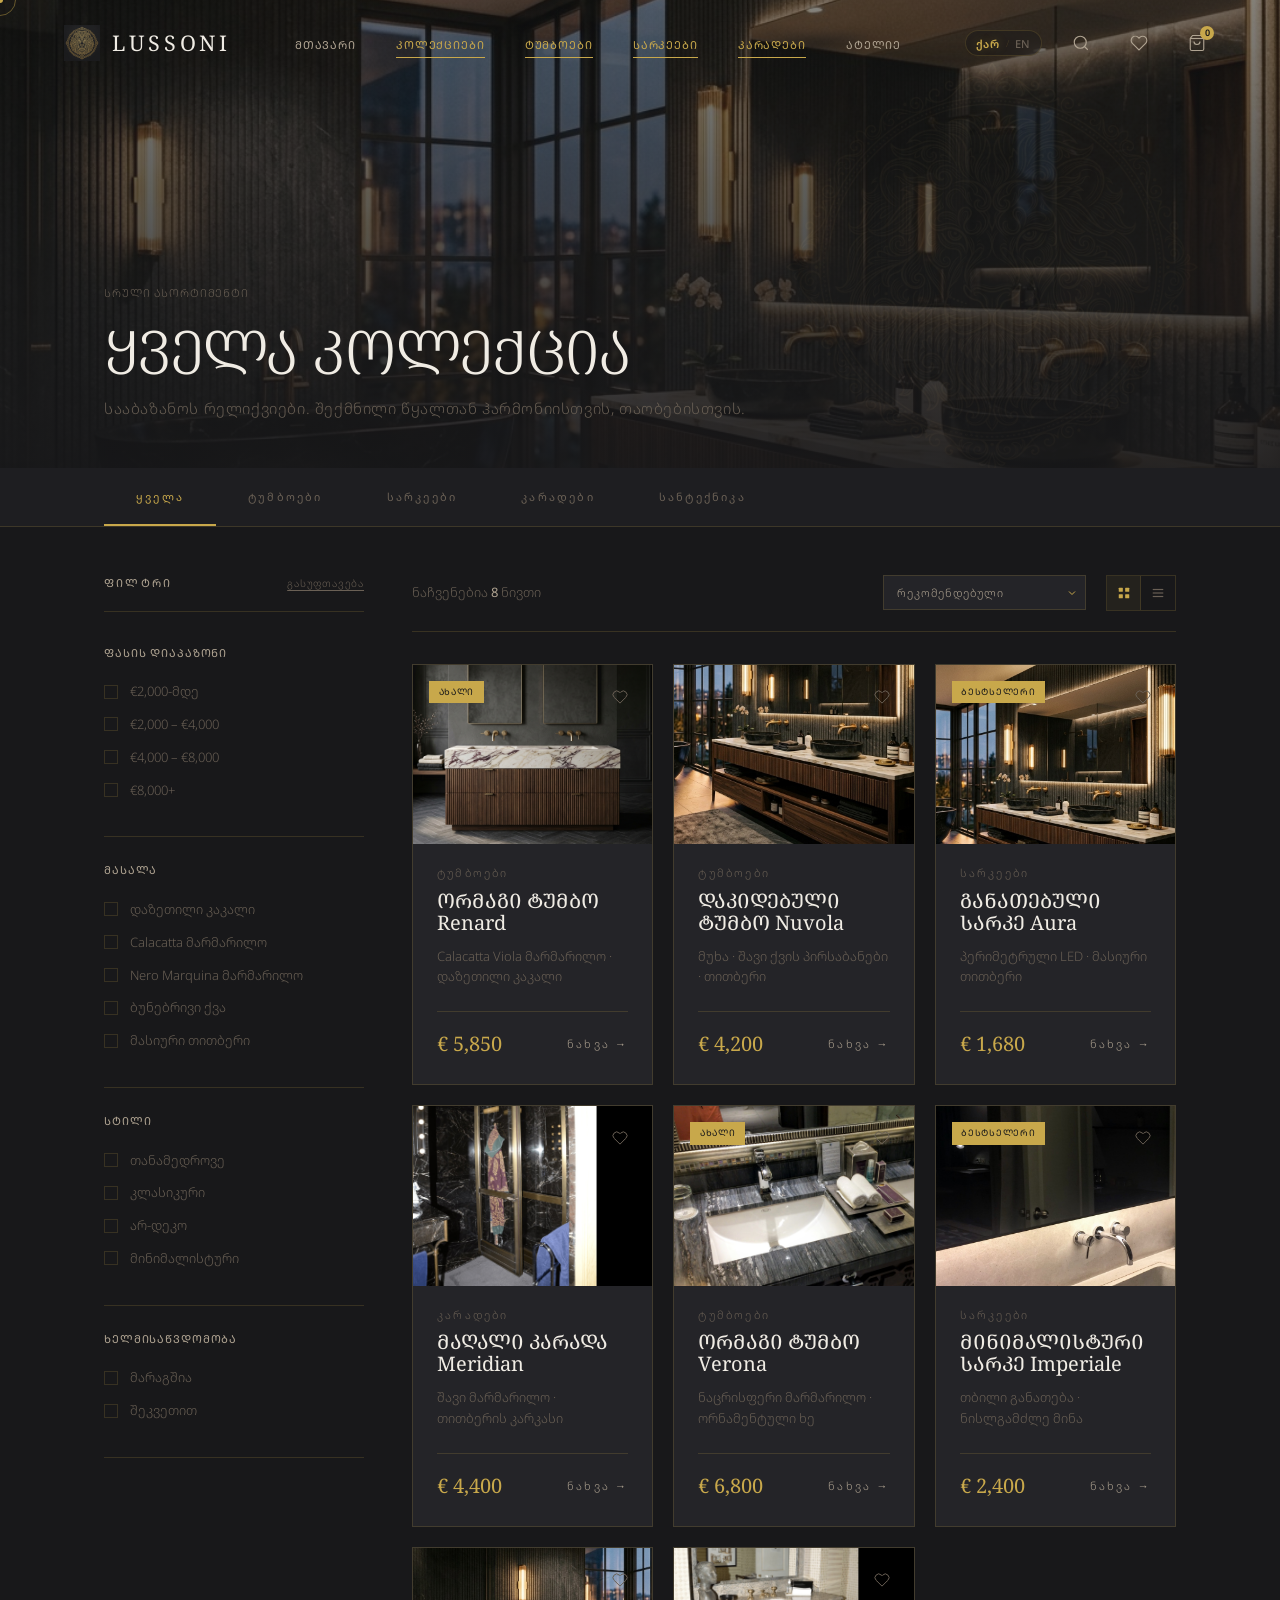
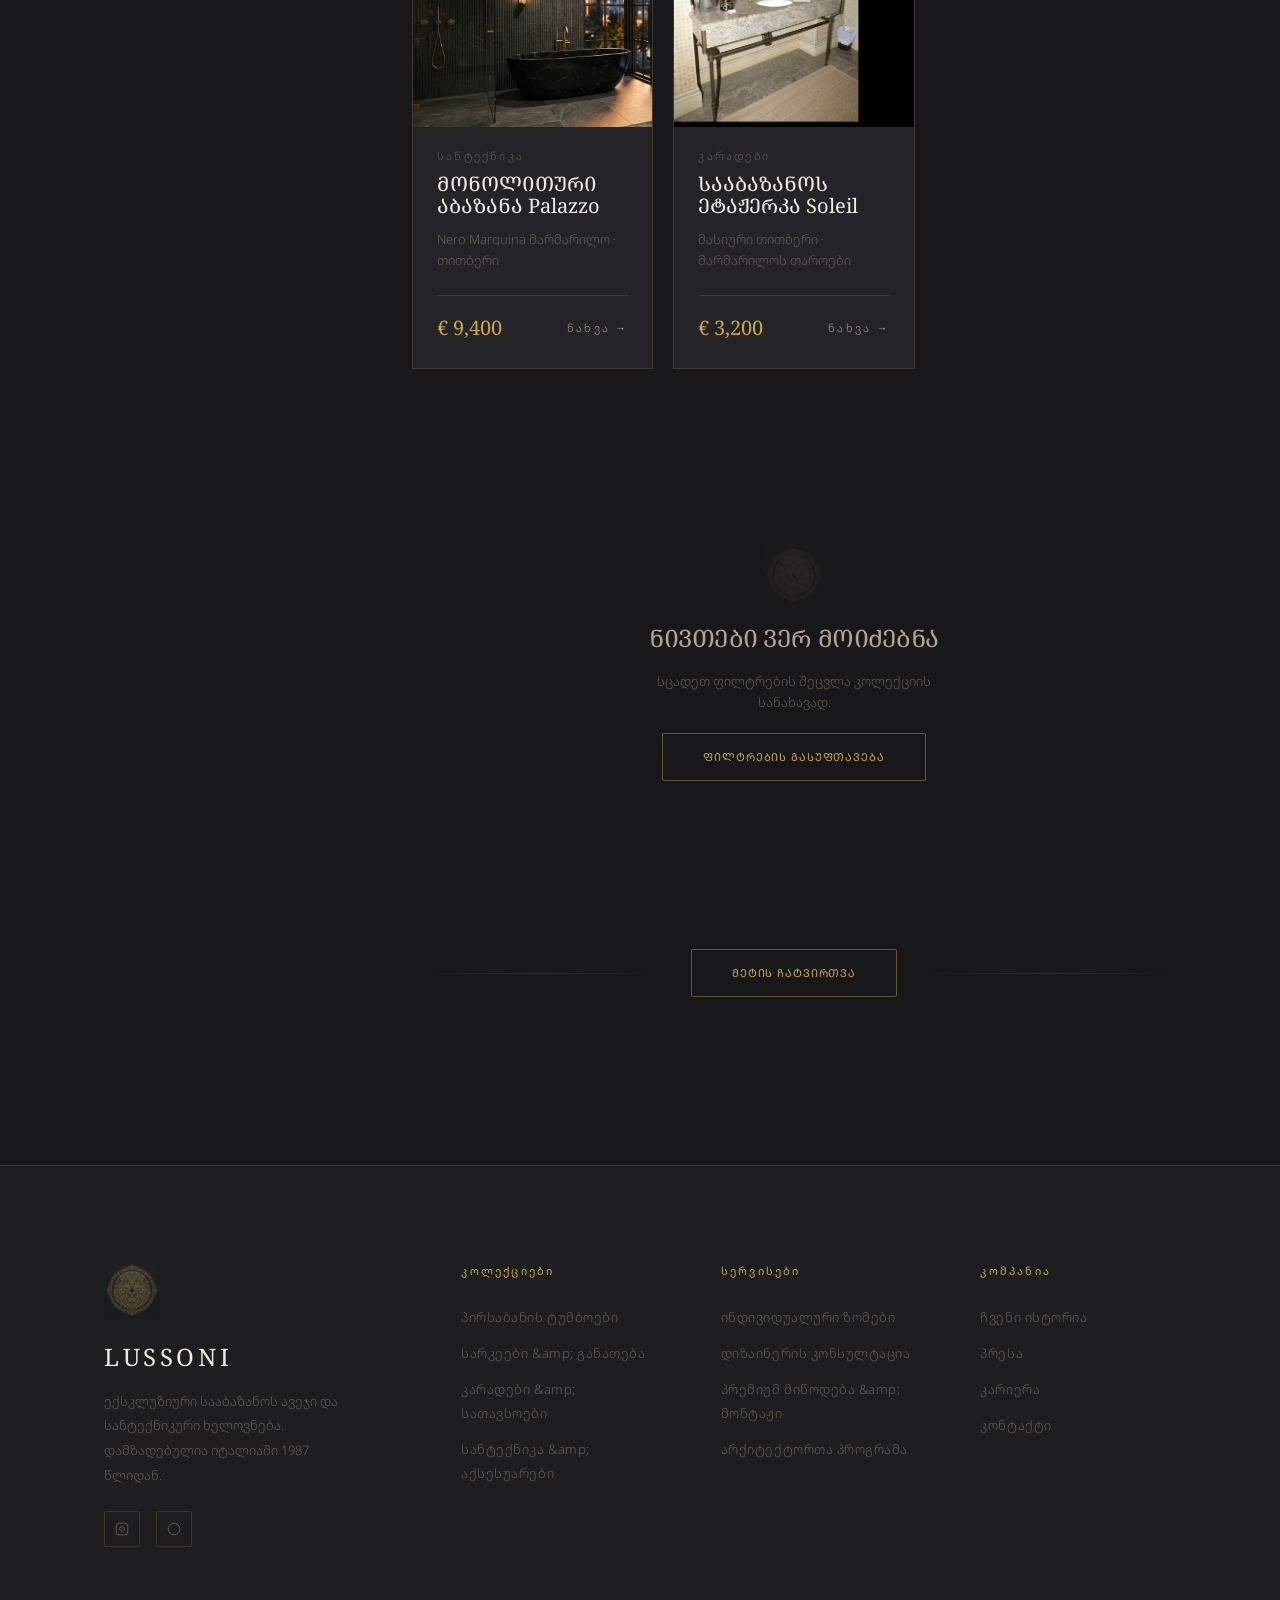
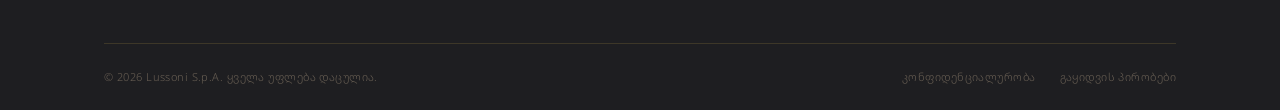
==== commit 145c5fad: "Update site content and imagery to luxury bathroom furniture brand" ====
--- a/collection.html
+++ b/collection.html
@@ -3,8 +3,8 @@
 <head>
   <meta charset="UTF-8" />
   <meta name="viewport" content="width=device-width, initial-scale=1.0" />
-  <title data-i18n="meta.collectionTitle">ყველა კოლექცია — Lussoni ლუქს ავეჯი</title>
-  <meta name="description" data-i18n="meta.collectionDesc" content="დაათვალიერეთ Lussoni-ის სრული კოლექცია — გამორჩეული დივნები, სასადილო მაგიდები, სავარძლები, საწოლები და დეკორატიული ავეჯი, შექმნილი იტალიაში." />
+  <title data-i18n="meta.collectionTitle">ყველა კოლექცია — Lussoni ლუქს სააბაზანოს ავეჯი</title>
+  <meta name="description" data-i18n="meta.collectionDesc" content="დაათვალიერეთ Lussoni-ის სრული სააბაზანოს კოლექცია — გამორჩეული მარმარილოს ტუმბოები, განათებული სარკეები, მაღალი კარადები და ქვის სანტექნიკა, შექმნილი იტალიაში." />
   <link rel="icon" href="assets/logo.png" type="image/png" />
 
   <link rel="stylesheet" href="css/tokens.css" />
@@ -33,9 +33,9 @@
     <ul class="nav__links" role="list">
       <li><a href="index.html" class="nav__link" data-i18n="nav.home">მთავარი</a></li>
       <li><a href="collection.html" class="nav__link active" data-i18n="nav.collections">კოლექციები</a></li>
-      <li><a href="collection.html" class="nav__link" data-i18n="nav.living">მისაღები</a></li>
-      <li><a href="collection.html" class="nav__link" data-i18n="nav.dining">სასადილო</a></li>
-      <li><a href="collection.html" class="nav__link" data-i18n="nav.bedroom">საძინებელი</a></li>
+      <li><a href="collection.html" class="nav__link" data-i18n="nav.living">ტუმბოები</a></li>
+      <li><a href="collection.html" class="nav__link" data-i18n="nav.dining">სარკეები</a></li>
+      <li><a href="collection.html" class="nav__link" data-i18n="nav.bedroom">კარადები</a></li>
       <li><a href="#about" class="nav__link" data-i18n="nav.atelier">ატელიე</a></li>
     </ul>
     <div class="nav__actions">
@@ -65,9 +65,9 @@
   <div class="nav__mobile" id="mobile-nav">
     <a href="index.html" class="nav__mobile-link" data-i18n="nav.home">მთავარი</a>
     <a href="collection.html" class="nav__mobile-link" data-i18n="nav.collections">კოლექციები</a>
-    <a href="collection.html" class="nav__mobile-link" data-i18n="nav.living">მისაღები</a>
-    <a href="collection.html" class="nav__mobile-link" data-i18n="nav.dining">სასადილო</a>
-    <a href="collection.html" class="nav__mobile-link" data-i18n="nav.bedroom">საძინებელი</a>
+    <a href="collection.html" class="nav__mobile-link" data-i18n="nav.living">ტუმბოები</a>
+    <a href="collection.html" class="nav__mobile-link" data-i18n="nav.dining">სარკეები</a>
+    <a href="collection.html" class="nav__mobile-link" data-i18n="nav.bedroom">კარადები</a>
     <div class="nav__mobile-lang" role="group" aria-label="Language selection">
       <button type="button" class="lang-switcher__btn active" data-lang="ka">ქართული</button>
       <span class="lang-switcher__divider" aria-hidden="true">/</span>
@@ -80,8 +80,8 @@
     <!-- ── Collection Hero Banner ─────────────────────── -->
     <section class="collection-hero" aria-label="Collections hero">
       <div class="collection-hero__bg">
-        <img src="assets/images/sofa_linen_1790075719100.jpg" 
-             alt="Lussoni collections" class="collection-hero__img" />
+        <img src="assets/images/collection_hero_bathroom.jpg" 
+             alt="Lussoni bathroom collections" class="collection-hero__img" />
         <div class="collection-hero__overlay"></div>
       </div>
       <div class="collection-hero__watermark" aria-hidden="true">
@@ -89,9 +89,9 @@
       </div>
       <div class="container collection-hero__inner">
         <p class="eyebrow anim-fade-in anim-delay-2" data-i18n="collectionPage.eyebrow">სრული ასორტიმენტი</p>
-        <h1 class="collection-hero__title anim-fade-in-up anim-delay-2" data-i18n="collectionPage.title">ყველა კოლექცია</h1>
+        <h1 class="collection-hero__title anim-fade-in-up anim-delay-2" data-i18n="collectionPage.title">სააბაზანოს კოლექცია</h1>
         <p class="collection-hero__sub anim-fade-in-up anim-delay-3" data-i18n="collectionPage.sub">
-          ყოველი ოთახი. ყოველი ისტორია. ყოველი ნივთი შექმნილი სიცოცხლის ხანგრძლივობით.
+          სააბაზანოს რელიქვიები. შექმნილი წყალთან ჰარმონიისთვის, თაობებისთვის.
         </p>
       </div>
     </section>
@@ -101,10 +101,10 @@
       <div class="container">
         <div class="category-tabs" role="tablist">
           <button class="category-tab active" role="tab" data-category="all" aria-selected="true" id="tab-all" data-i18n="collectionPage.tabAll">ყველა</button>
-          <button class="category-tab" role="tab" data-category="seating" aria-selected="false" id="tab-seating" data-i18n="collectionPage.tabSeating">დასაჯდომი</button>
-          <button class="category-tab" role="tab" data-category="tables" aria-selected="false" id="tab-tables" data-i18n="collectionPage.tabTables">მაგიდები</button>
-          <button class="category-tab" role="tab" data-category="bedroom" aria-selected="false" id="tab-bedroom" data-i18n="collectionPage.tabBedroom">საძინებელი</button>
-          <button class="category-tab" role="tab" data-category="storage" aria-selected="false" id="tab-storage" data-i18n="collectionPage.tabStorage">სათავსო</button>
+          <button class="category-tab" role="tab" data-category="vanities" aria-selected="false" id="tab-seating" data-i18n="collectionPage.tabSeating">ტუმბოები</button>
+          <button class="category-tab" role="tab" data-category="mirrors" aria-selected="false" id="tab-tables" data-i18n="collectionPage.tabTables">სარკეები</button>
+          <button class="category-tab" role="tab" data-category="cabinets" aria-selected="false" id="tab-bedroom" data-i18n="collectionPage.tabBedroom">კარადები</button>
+          <button class="category-tab" role="tab" data-category="fixtures" aria-selected="false" id="tab-storage" data-i18n="collectionPage.tabStorage">სანტექნიკა</button>
         </div>
       </div>
     </div>
@@ -147,19 +147,19 @@
               <p class="filter-group__title" data-i18n="collectionPage.material">მასალა</p>
               <div class="filter-option">
                 <input type="checkbox" id="mat-1" name="material" value="walnut" />
-                <label for="mat-1" data-i18n="collectionPage.matWalnut">შავი კაკალი</label>
-              </div>
-              <div class="filter-option">
-                <input type="checkbox" id="mat-2" name="material" value="leather" />
-                <label for="mat-2" data-i18n="collectionPage.matLeather">ნატურალური ტყავი</label>
-              </div>
-              <div class="filter-option">
-                <input type="checkbox" id="mat-3" name="material" value="linen" />
-                <label for="mat-3" data-i18n="collectionPage.matLinen">სელი &amp; ბუკლე</label>
-              </div>
-              <div class="filter-option">
-                <input type="checkbox" id="mat-4" name="material" value="marble" />
-                <label for="mat-4" data-i18n="collectionPage.matMarble">მარმარილო</label>
+                <label for="mat-1" data-i18n="collectionPage.matWalnut">დაზეთილი კაკალი</label>
+              </div>
+              <div class="filter-option">
+                <input type="checkbox" id="mat-2" name="material" value="calacatta" />
+                <label for="mat-2" data-i18n="collectionPage.matLeather">Calacatta მარმარილო</label>
+              </div>
+              <div class="filter-option">
+                <input type="checkbox" id="mat-3" name="material" value="nero-marquina" />
+                <label for="mat-3" data-i18n="collectionPage.matLinen">Nero Marquina მარმარილო</label>
+              </div>
+              <div class="filter-option">
+                <input type="checkbox" id="mat-4" name="material" value="stone" />
+                <label for="mat-4" data-i18n="collectionPage.matMarble">ბუნებრივი ქვა</label>
               </div>
               <div class="filter-option">
                 <input type="checkbox" id="mat-5" name="material" value="brass" />
@@ -207,7 +207,7 @@
             <!-- Toolbar -->
             <div class="collection-toolbar">
               <p class="collection-toolbar__count" id="product-count">
-                <span data-i18n="collectionPage.showingPrefix">ნაჩვენებია</span> <strong>10</strong> <span data-i18n="collectionPage.piecePlural">ნივთი</span>
+                <span data-i18n="collectionPage.showingPrefix">ნაჩვენებია</span> <strong>8</strong> <span data-i18n="collectionPage.piecePlural">ნივთი</span>
               </p>
               <div class="collection-toolbar__right">
                 <div class="sort-select-wrap">
@@ -235,20 +235,20 @@
             <div class="collection-grid" id="products-grid" role="list">
 
               <!-- Product 1 -->
-              <div class="reveal" role="listitem" data-category="seating" data-price="3850">
+              <div class="reveal" role="listitem" data-category="vanities" data-price="5850">
                 <a href="product.html" class="product-card" id="col-card-1">
                   <div class="product-card__image-wrap">
-                    <img src="assets/images/armchair_hero_1790075646964.jpg" alt="The Renard Armchair" loading="lazy" />
+                    <img src="assets/images/vanity_renard.jpg" alt="The Renard Double Vanity" loading="lazy" />
                     <div class="product-card__overlay"><button class="product-card__quick-view" data-i18n="common.quickView">სწრაფი ნახვა</button></div>
                     <span class="product-card__badge" data-i18n="common.new">ახალი</span>
                     <button class="product-card__wishlist" aria-label="Add to wishlist" data-i18n-aria="common.addToWishlist"><svg width="16" height="16" viewBox="0 0 24 24" fill="none" stroke="currentColor" stroke-width="1.5"><path d="M20.84 4.61a5.5 5.5 0 0 0-7.78 0L12 5.67l-1.06-1.06a5.5 5.5 0 0 0-7.78 7.78l1.06 1.06L12 21.23l7.78-7.78 1.06-1.06a5.5 5.5 0 0 0 0-7.78z"/></svg></button>
                   </div>
                   <div class="product-card__info">
-                    <span class="product-card__category" data-i18n="products.p1Cat">დასაჯდომი</span>
-                    <h3 class="product-card__name" data-i18n="products.p1Name">სავარძელი Renard</h3>
-                    <p class="product-card__materials" data-i18n="products.p1Mat">ნატურალური ტყავი · კაკალი</p>
-                    <div class="product-card__footer">
-                      <span class="product-card__price">€ 3,850</span>
+                    <span class="product-card__category" data-i18n="products.p1Cat">ტუმბოები</span>
+                    <h3 class="product-card__name" data-i18n="products.p1Name">ორმაგი ტუმბო Renard</h3>
+                    <p class="product-card__materials" data-i18n="products.p1Mat">Calacatta Viola მარმარილო · დაზეთილი კაკალი</p>
+                    <div class="product-card__footer">
+                      <span class="product-card__price">€ 5,850</span>
                       <span class="btn--text" style="font-size:var(--text-xs)" data-i18n="common.view">ნახვა →</span>
                     </div>
                   </div>
@@ -256,19 +256,19 @@
               </div>
 
               <!-- Product 2 -->
-              <div class="reveal reveal--delay-1" role="listitem" data-category="seating" data-price="5200">
+              <div class="reveal reveal--delay-1" role="listitem" data-category="vanities" data-price="4200">
                 <a href="product.html" class="product-card" id="col-card-2">
                   <div class="product-card__image-wrap">
-                    <img src="assets/images/lounge_chair_hero_1790075708615.jpg" alt="The Nuvola Lounge Set" loading="lazy" />
-                    <div class="product-card__overlay"><button class="product-card__quick-view" data-i18n="common.quickView">სწრაფი ნახვა</button></div>
-                    <button class="product-card__wishlist" aria-label="Add to wishlist" data-i18n-aria="common.addToWishlist"><svg width="16" height="16" viewBox="0 0 24 24" fill="none" stroke="currentColor" stroke-width="1.5"><path d="M20.84 4.61a5.5 5.5 0 0 0-7.78 0L12 5.67l-1.06-1.06a5.5 5.5 0 0 0-7.78 7.78l1.06 1.06L12 21.23l7.78-7.78 1.06-1.06a5.5 5.5 0 0 0 0-7.78z"/></svg></button>
-                  </div>
-                  <div class="product-card__info">
-                    <span class="product-card__category" data-i18n="products.p2Cat">დასაჯდომი</span>
-                    <h3 class="product-card__name" data-i18n="products.p2Name">მოსასვენებელი კომპლექტი Nuvola</h3>
-                    <p class="product-card__materials" data-i18n="products.p2Mat">ბუკლეს ქსოვილი · მასიური კაკალი</p>
-                    <div class="product-card__footer">
-                      <span class="product-card__price">€ 5,200</span>
+                    <img src="assets/images/vanity_nuvola.jpg" alt="The Nuvola Floating Vanity" loading="lazy" />
+                    <div class="product-card__overlay"><button class="product-card__quick-view" data-i18n="common.quickView">სწრაფი ნახვა</button></div>
+                    <button class="product-card__wishlist" aria-label="Add to wishlist" data-i18n-aria="common.addToWishlist"><svg width="16" height="16" viewBox="0 0 24 24" fill="none" stroke="currentColor" stroke-width="1.5"><path d="M20.84 4.61a5.5 5.5 0 0 0-7.78 0L12 5.67l-1.06-1.06a5.5 5.5 0 0 0-7.78 7.78l1.06 1.06L12 21.23l7.78-7.78 1.06-1.06a5.5 5.5 0 0 0 0-7.78z"/></svg></button>
+                  </div>
+                  <div class="product-card__info">
+                    <span class="product-card__category" data-i18n="products.p2Cat">ტუმბოები</span>
+                    <h3 class="product-card__name" data-i18n="products.p2Name">დაკიდებული ტუმბო Nuvola</h3>
+                    <p class="product-card__materials" data-i18n="products.p2Mat">მუხა · შავი ქვის პირსაბანები · თითბერი</p>
+                    <div class="product-card__footer">
+                      <span class="product-card__price">€ 4,200</span>
                       <span class="btn--text" style="font-size:var(--text-xs)" data-i18n="common.view">ნახვა →</span>
                     </div>
                   </div>
@@ -276,20 +276,20 @@
               </div>
 
               <!-- Product 3 -->
-              <div class="reveal reveal--delay-2" role="listitem" data-category="seating" data-price="7800">
+              <div class="reveal reveal--delay-2" role="listitem" data-category="mirrors" data-price="1680">
                 <a href="product.html" class="product-card" id="col-card-3">
                   <div class="product-card__image-wrap">
-                    <img src="assets/images/sofa_hero_1790075635876.jpg" alt="The Velours Sofa" loading="lazy" />
+                    <img src="assets/images/mirror_aura.jpg" alt="Aura Illuminated Mirror" loading="lazy" />
                     <div class="product-card__overlay"><button class="product-card__quick-view" data-i18n="common.quickView">სწრაფი ნახვა</button></div>
                     <span class="product-card__badge" data-i18n="common.bestseller">ბესტსელერი</span>
                     <button class="product-card__wishlist" aria-label="Add to wishlist" data-i18n-aria="common.addToWishlist"><svg width="16" height="16" viewBox="0 0 24 24" fill="none" stroke="currentColor" stroke-width="1.5"><path d="M20.84 4.61a5.5 5.5 0 0 0-7.78 0L12 5.67l-1.06-1.06a5.5 5.5 0 0 0-7.78 7.78l1.06 1.06L12 21.23l7.78-7.78 1.06-1.06a5.5 5.5 0 0 0 0-7.78z"/></svg></button>
                   </div>
                   <div class="product-card__info">
-                    <span class="product-card__category" data-i18n="products.p6Cat">დასაჯდომი</span>
-                    <h3 class="product-card__name" data-i18n="products.p6Name">დივანი Velours</h3>
-                    <p class="product-card__materials" data-i18n="products.p6Mat">ხავერდი · თითბერის ფეხები</p>
-                    <div class="product-card__footer">
-                      <span class="product-card__price">€ 7,800</span>
+                    <span class="product-card__category" data-i18n="products.p3Cat">სარკეები</span>
+                    <h3 class="product-card__name" data-i18n="products.p3Name">განათებული სარკე Aura</h3>
+                    <p class="product-card__materials" data-i18n="products.p3Mat">პერიმეტრული LED · მასიური თითბერი</p>
+                    <div class="product-card__footer">
+                      <span class="product-card__price">€ 1,680</span>
                       <span class="btn--text" style="font-size:var(--text-xs)" data-i18n="common.view">ნახვა →</span>
                     </div>
                   </div>
@@ -297,19 +297,19 @@
               </div>
 
               <!-- Product 4 -->
-              <div class="reveal reveal--delay-3" role="listitem" data-category="seating" data-price="6200">
+              <div class="reveal reveal--delay-3" role="listitem" data-category="cabinets" data-price="4400">
                 <a href="product.html" class="product-card" id="col-card-4">
                   <div class="product-card__image-wrap">
-                    <img src="assets/images/sofa_linen_1790075719100.jpg" alt="The Palazzo Sofa" loading="lazy" />
-                    <div class="product-card__overlay"><button class="product-card__quick-view" data-i18n="common.quickView">სწრაფი ნახვა</button></div>
-                    <button class="product-card__wishlist" aria-label="Add to wishlist" data-i18n-aria="common.addToWishlist"><svg width="16" height="16" viewBox="0 0 24 24" fill="none" stroke="currentColor" stroke-width="1.5"><path d="M20.84 4.61a5.5 5.5 0 0 0-7.78 0L12 5.67l-1.06-1.06a5.5 5.5 0 0 0-7.78 7.78l1.06 1.06L12 21.23l7.78-7.78 1.06-1.06a5.5 5.5 0 0 0 0-7.78z"/></svg></button>
-                  </div>
-                  <div class="product-card__info">
-                    <span class="product-card__category" data-i18n="products.p7Cat">დასაჯდომი</span>
-                    <h3 class="product-card__name" data-i18n="products.p7Name">დივანი Palazzo</h3>
-                    <p class="product-card__materials" data-i18n="products.p7Mat">ბელგიური სელი · შებოლილი მუხა</p>
-                    <div class="product-card__footer">
-                      <span class="product-card__price">€ 6,200</span>
+                    <img src="assets/images/cabinet_meridian.jpg" alt="Meridian Tall Column Cabinet" loading="lazy" />
+                    <div class="product-card__overlay"><button class="product-card__quick-view" data-i18n="common.quickView">სწრაფი ნახვა</button></div>
+                    <button class="product-card__wishlist" aria-label="Add to wishlist" data-i18n-aria="common.addToWishlist"><svg width="16" height="16" viewBox="0 0 24 24" fill="none" stroke="currentColor" stroke-width="1.5"><path d="M20.84 4.61a5.5 5.5 0 0 0-7.78 0L12 5.67l-1.06-1.06a5.5 5.5 0 0 0-7.78 7.78l1.06 1.06L12 21.23l7.78-7.78 1.06-1.06a5.5 5.5 0 0 0 0-7.78z"/></svg></button>
+                  </div>
+                  <div class="product-card__info">
+                    <span class="product-card__category" data-i18n="products.p4Cat">კარადები</span>
+                    <h3 class="product-card__name" data-i18n="products.p4Name">მაღალი კარადა Meridian</h3>
+                    <p class="product-card__materials" data-i18n="products.p4Mat">შავი მარმარილო · თითბერის კარკასი</p>
+                    <div class="product-card__footer">
+                      <span class="product-card__price">€ 4,400</span>
                       <span class="btn--text" style="font-size:var(--text-xs)" data-i18n="common.view">ნახვა →</span>
                     </div>
                   </div>
@@ -317,20 +317,20 @@
               </div>
 
               <!-- Product 5 -->
-              <div class="reveal" role="listitem" data-category="tables" data-price="8900">
+              <div class="reveal" role="listitem" data-category="vanities" data-price="6800">
                 <a href="product.html" class="product-card" id="col-card-5">
                   <div class="product-card__image-wrap">
-                    <img src="assets/images/dining_table_hero_1790075658307.jpg" alt="Ovale Dining Table" loading="lazy" />
+                    <img src="assets/images/vanity_verona.jpg" alt="The Verona Double Console Vanity" loading="lazy" />
                     <div class="product-card__overlay"><button class="product-card__quick-view" data-i18n="common.quickView">სწრაფი ნახვა</button></div>
                     <span class="product-card__badge" data-i18n="common.new">ახალი</span>
                     <button class="product-card__wishlist" aria-label="Add to wishlist" data-i18n-aria="common.addToWishlist"><svg width="16" height="16" viewBox="0 0 24 24" fill="none" stroke="currentColor" stroke-width="1.5"><path d="M20.84 4.61a5.5 5.5 0 0 0-7.78 0L12 5.67l-1.06-1.06a5.5 5.5 0 0 0-7.78 7.78l1.06 1.06L12 21.23l7.78-7.78 1.06-1.06a5.5 5.5 0 0 0 0-7.78z"/></svg></button>
                   </div>
                   <div class="product-card__info">
-                    <span class="product-card__category" data-i18n="products.p5Cat">სასადილო</span>
-                    <h3 class="product-card__name" data-i18n="products.p5Name">სასადილო მაგიდა Ovale</h3>
-                    <p class="product-card__materials" data-i18n="products.p5Mat">მუქი კაკალი · თითბერი</p>
-                    <div class="product-card__footer">
-                      <span class="product-card__price">€ 8,900</span>
+                    <span class="product-card__category" data-i18n="products.p5Cat">ტუმბოები</span>
+                    <h3 class="product-card__name" data-i18n="products.p5Name">ორმაგი ტუმბო Verona</h3>
+                    <p class="product-card__materials" data-i18n="products.p5Mat">ნაცრისფერი მარმარილო · ორნამენტული ხე</p>
+                    <div class="product-card__footer">
+                      <span class="product-card__price">€ 6,800</span>
                       <span class="btn--text" style="font-size:var(--text-xs)" data-i18n="common.view">ნახვა →</span>
                     </div>
                   </div>
@@ -338,20 +338,20 @@
               </div>
 
               <!-- Product 6 -->
-              <div class="reveal reveal--delay-1" role="listitem" data-category="tables" data-price="1680">
+              <div class="reveal reveal--delay-1" role="listitem" data-category="mirrors" data-price="2400">
                 <a href="product.html" class="product-card" id="col-card-6">
                   <div class="product-card__image-wrap">
-                    <img src="assets/images/side_table_hero_1790075669925.jpg" alt="Calacatta Side Table" loading="lazy" />
+                    <img src="assets/images/mirror_imperiale.jpg" alt="The Imperiale Floating Mirror" loading="lazy" />
                     <div class="product-card__overlay"><button class="product-card__quick-view" data-i18n="common.quickView">სწრაფი ნახვა</button></div>
                     <span class="product-card__badge" data-i18n="common.bestseller">ბესტსელერი</span>
                     <button class="product-card__wishlist" aria-label="Add to wishlist" data-i18n-aria="common.addToWishlist"><svg width="16" height="16" viewBox="0 0 24 24" fill="none" stroke="currentColor" stroke-width="1.5"><path d="M20.84 4.61a5.5 5.5 0 0 0-7.78 0L12 5.67l-1.06-1.06a5.5 5.5 0 0 0-7.78 7.78l1.06 1.06L12 21.23l7.78-7.78 1.06-1.06a5.5 5.5 0 0 0 0-7.78z"/></svg></button>
                   </div>
                   <div class="product-card__info">
-                    <span class="product-card__category" data-i18n="products.p3Cat">მაგიდები</span>
-                    <h3 class="product-card__name" data-i18n="products.p3Name">ჟურნალის მაგიდა Calacatta</h3>
-                    <p class="product-card__materials" data-i18n="products.p3Mat">Calacatta მარმარილო · თითბერი</p>
-                    <div class="product-card__footer">
-                      <span class="product-card__price">€ 1,680</span>
+                    <span class="product-card__category" data-i18n="products.p6Cat">სარკეები</span>
+                    <h3 class="product-card__name" data-i18n="products.p6Name">მინიმალისტური სარკე Imperiale</h3>
+                    <p class="product-card__materials" data-i18n="products.p6Mat">თბილი განათება · ნისლგამძლე მინა</p>
+                    <div class="product-card__footer">
+                      <span class="product-card__price">€ 2,400</span>
                       <span class="btn--text" style="font-size:var(--text-xs)" data-i18n="common.view">ნახვა →</span>
                     </div>
                   </div>
@@ -359,19 +359,19 @@
               </div>
 
               <!-- Product 7 -->
-              <div class="reveal reveal--delay-2" role="listitem" data-category="bedroom" data-price="11200">
+              <div class="reveal reveal--delay-2" role="listitem" data-category="fixtures" data-price="9400">
                 <a href="product.html" class="product-card" id="col-card-7">
                   <div class="product-card__image-wrap">
-                    <img src="assets/images/bed_hero_1790075686213.jpg" alt="The Imperiale Bed" loading="lazy" />
-                    <div class="product-card__overlay"><button class="product-card__quick-view" data-i18n="common.quickView">სწრაფი ნახვა</button></div>
-                    <button class="product-card__wishlist" aria-label="Add to wishlist" data-i18n-aria="common.addToWishlist"><svg width="16" height="16" viewBox="0 0 24 24" fill="none" stroke="currentColor" stroke-width="1.5"><path d="M20.84 4.61a5.5 5.5 0 0 0-7.78 0L12 5.67l-1.06-1.06a5.5 5.5 0 0 0-7.78 7.78l1.06 1.06L12 21.23l7.78-7.78 1.06-1.06a5.5 5.5 0 0 0 0-7.78z"/></svg></button>
-                  </div>
-                  <div class="product-card__info">
-                    <span class="product-card__category" data-i18n="products.p8Cat">საძინებელი</span>
-                    <h3 class="product-card__name" data-i18n="products.p8Name">საწოლი Imperiale</h3>
-                    <p class="product-card__materials" data-i18n="products.p8Mat">ანთრაციტის ხავერდი · მასიური თითბერი</p>
-                    <div class="product-card__footer">
-                      <span class="product-card__price">€ 11,200</span>
+                    <img src="assets/images/basin_palazzo.jpg" alt="The Palazzo Monolithic Stone Tub" loading="lazy" />
+                    <div class="product-card__overlay"><button class="product-card__quick-view" data-i18n="common.quickView">სწრაფი ნახვა</button></div>
+                    <button class="product-card__wishlist" aria-label="Add to wishlist" data-i18n-aria="common.addToWishlist"><svg width="16" height="16" viewBox="0 0 24 24" fill="none" stroke="currentColor" stroke-width="1.5"><path d="M20.84 4.61a5.5 5.5 0 0 0-7.78 0L12 5.67l-1.06-1.06a5.5 5.5 0 0 0-7.78 7.78l1.06 1.06L12 21.23l7.78-7.78 1.06-1.06a5.5 5.5 0 0 0 0-7.78z"/></svg></button>
+                  </div>
+                  <div class="product-card__info">
+                    <span class="product-card__category" data-i18n="products.p7Cat">სანტექნიკა</span>
+                    <h3 class="product-card__name" data-i18n="products.p7Name">მონოლითური აბაზანა Palazzo</h3>
+                    <p class="product-card__materials" data-i18n="products.p7Mat">Nero Marquina მარმარილო · თითბერი</p>
+                    <div class="product-card__footer">
+                      <span class="product-card__price">€ 9,400</span>
                       <span class="btn--text" style="font-size:var(--text-xs)" data-i18n="common.view">ნახვა →</span>
                     </div>
                   </div>
@@ -379,19 +379,19 @@
               </div>
 
               <!-- Product 8 -->
-              <div class="reveal reveal--delay-3" role="listitem" data-category="storage" data-price="4400">
+              <div class="reveal reveal--delay-3" role="listitem" data-category="cabinets" data-price="3200">
                 <a href="product.html" class="product-card" id="col-card-8">
                   <div class="product-card__image-wrap">
-                    <img src="assets/images/shelving_hero_1790075697235.jpg" alt="Meridian Open Shelving" loading="lazy" />
-                    <div class="product-card__overlay"><button class="product-card__quick-view" data-i18n="common.quickView">სწრაფი ნახვა</button></div>
-                    <button class="product-card__wishlist" aria-label="Add to wishlist" data-i18n-aria="common.addToWishlist"><svg width="16" height="16" viewBox="0 0 24 24" fill="none" stroke="currentColor" stroke-width="1.5"><path d="M20.84 4.61a5.5 5.5 0 0 0-7.78 0L12 5.67l-1.06-1.06a5.5 5.5 0 0 0 0-7.78z"/></svg></button>
-                  </div>
-                  <div class="product-card__info">
-                    <span class="product-card__category" data-i18n="products.p4Cat">სათავსო</span>
-                    <h3 class="product-card__name" data-i18n="products.p4Name">ღია თაროები Meridian</h3>
-                    <p class="product-card__materials" data-i18n="products.p4Mat">შავი კაკალი · თითბერის დეტალები</p>
-                    <div class="product-card__footer">
-                      <span class="product-card__price">€ 4,400</span>
+                    <img src="assets/images/etagere_soleil.jpg" alt="Soleil Bath Etagere" loading="lazy" />
+                    <div class="product-card__overlay"><button class="product-card__quick-view" data-i18n="common.quickView">სწრაფი ნახვა</button></div>
+                    <button class="product-card__wishlist" aria-label="Add to wishlist" data-i18n-aria="common.addToWishlist"><svg width="16" height="16" viewBox="0 0 24 24" fill="none" stroke="currentColor" stroke-width="1.5"><path d="M20.84 4.61a5.5 5.5 0 0 0-7.78 0L12 5.67l-1.06-1.06a5.5 5.5 0 0 0-7.78 7.78l1.06 1.06L12 21.23l7.78-7.78 1.06-1.06a5.5 5.5 0 0 0 0-7.78z"/></svg></button>
+                  </div>
+                  <div class="product-card__info">
+                    <span class="product-card__category" data-i18n="products.p8Cat">კარადები</span>
+                    <h3 class="product-card__name" data-i18n="products.p8Name">სააბაზანოს ეტაჟერკა Soleil</h3>
+                    <p class="product-card__materials" data-i18n="products.p8Mat">მასიური თითბერი · მარმარილოს თაროები</p>
+                    <div class="product-card__footer">
+                      <span class="product-card__price">€ 3,200</span>
                       <span class="btn--text" style="font-size:var(--text-xs)" data-i18n="common.view">ნახვა →</span>
                     </div>
                   </div>
@@ -431,7 +431,7 @@
         <div class="footer__brand">
           <img src="assets/logo.png" alt="Lussoni" class="footer__brand-emblem" />
           <p class="footer__brand-name">Lussoni</p>
-          <p class="footer__brand-tagline" data-i18n="footer.tagline">გამორჩეული ავეჯი გამორჩეული სივრცეებისთვის. დამზადებულია იტალიაში 1987 წლიდან.</p>
+          <p class="footer__brand-tagline" data-i18n="footer.tagline">ექსკლუზიური სააბაზანოს ავეჯი და სანტექნიკური ხელოვნება. დამზადებულია იტალიაში 1987 წლიდან.</p>
           <div class="footer__social">
             <a href="#" class="footer__social-link" aria-label="Instagram"><svg width="14" height="14" viewBox="0 0 24 24" fill="none" stroke="currentColor" stroke-width="1.5"><rect x="2" y="2" width="20" height="20" rx="5" ry="5"/><path d="M16 11.37A4 4 0 1 1 12.63 8 4 4 0 0 1 16 11.37z"/><line x1="17.5" y1="6.5" x2="17.51" y2="6.5"/></svg></a>
             <a href="#" class="footer__social-link" aria-label="Pinterest"><svg width="14" height="14" viewBox="0 0 24 24" fill="none" stroke="currentColor" stroke-width="1.5"><circle cx="12" cy="12" r="10"/></svg></a>
@@ -440,10 +440,10 @@
         <div class="footer__col">
           <p class="footer__col-title" data-i18n="footer.colCollections">კოლექციები</p>
           <ul class="footer__col-links">
-            <li><a href="collection.html" class="footer__col-link" data-i18n="footer.livingRoom">მისაღები ოთახი</a></li>
-            <li><a href="collection.html" class="footer__col-link" data-i18n="footer.diningRoom">სასადილო ოთახი</a></li>
-            <li><a href="collection.html" class="footer__col-link" data-i18n="footer.bedroom">საძინებელი</a></li>
-            <li><a href="collection.html" class="footer__col-link" data-i18n="footer.storage">სათავსო</a></li>
+            <li><a href="collection.html" class="footer__col-link" data-i18n="footer.livingRoom">პირსაბანის ტუმბოები</a></li>
+            <li><a href="collection.html" class="footer__col-link" data-i18n="footer.diningRoom">სარკეები &amp; განათება</a></li>
+            <li><a href="collection.html" class="footer__col-link" data-i18n="footer.bedroom">კარადები &amp; სათავსოები</a></li>
+            <li><a href="collection.html" class="footer__col-link" data-i18n="footer.storage">სანტექნიკა</a></li>
           </ul>
         </div>
         <div class="footer__col">
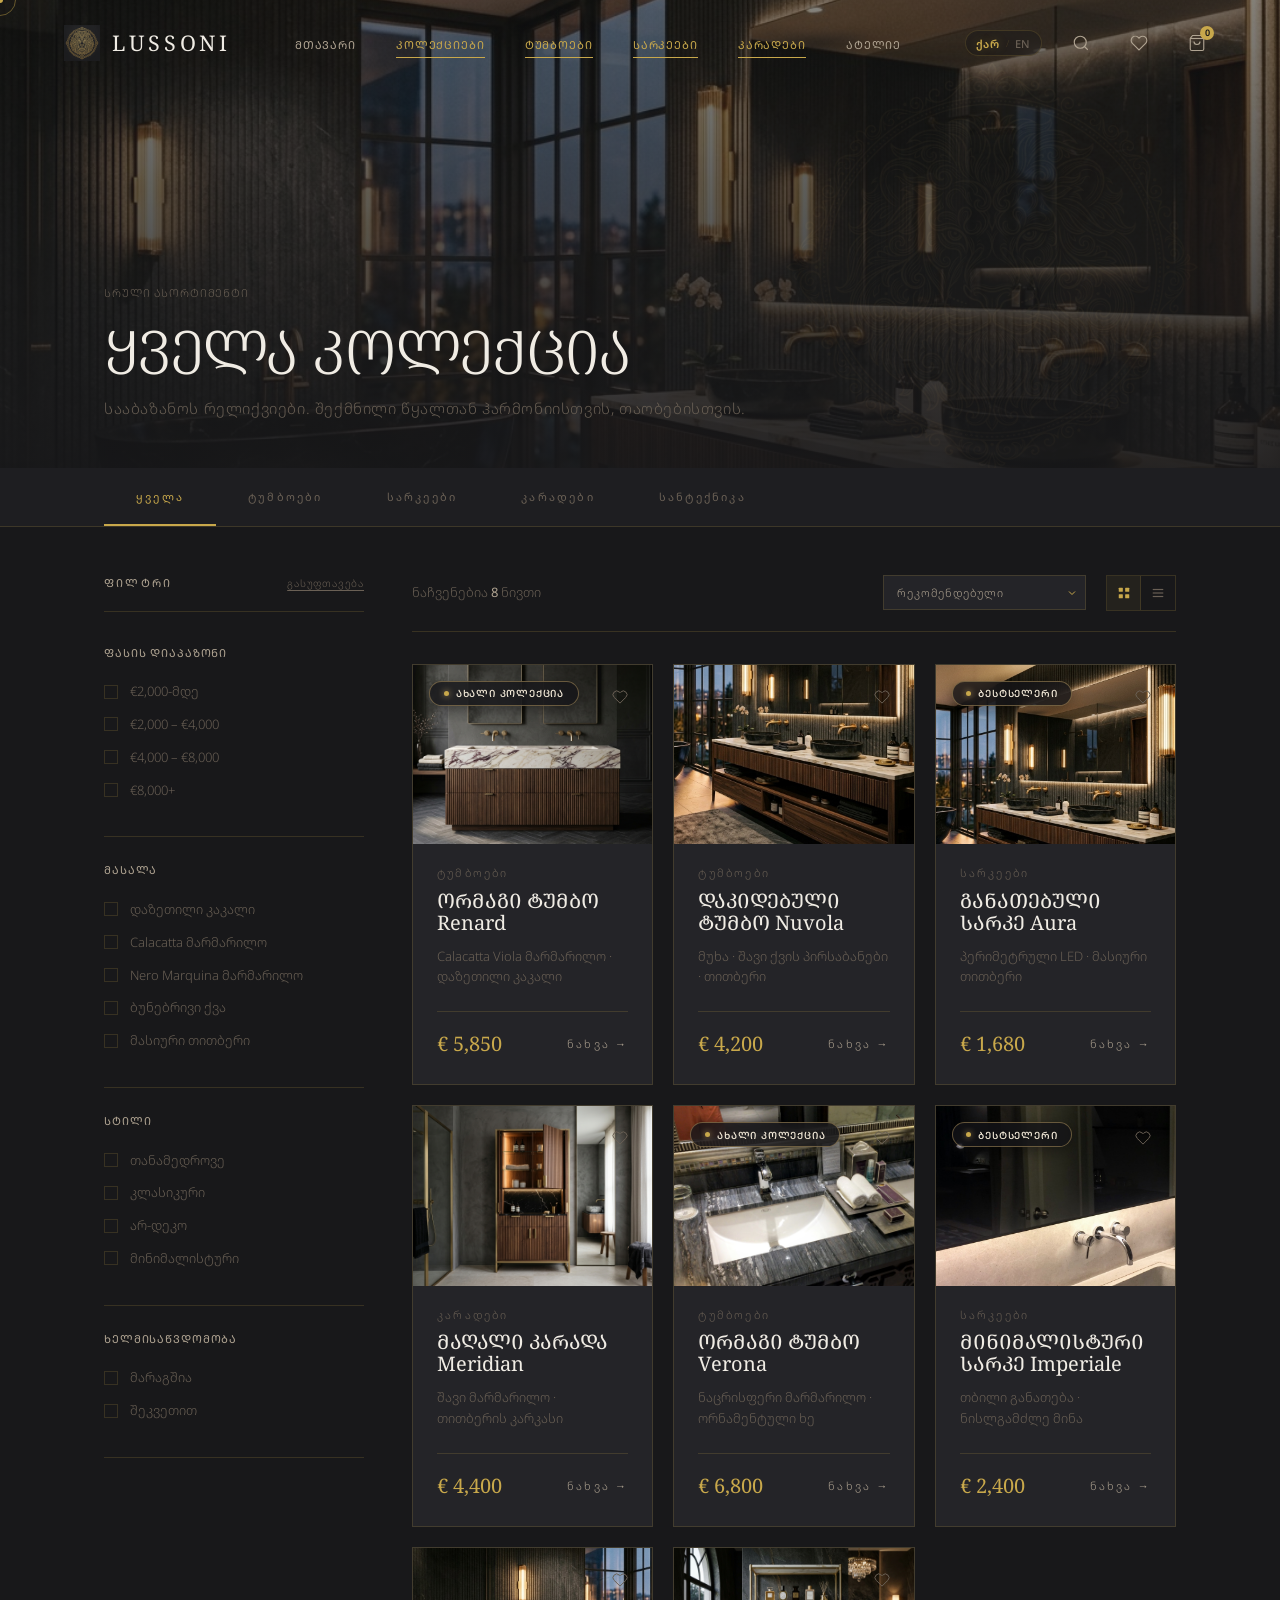
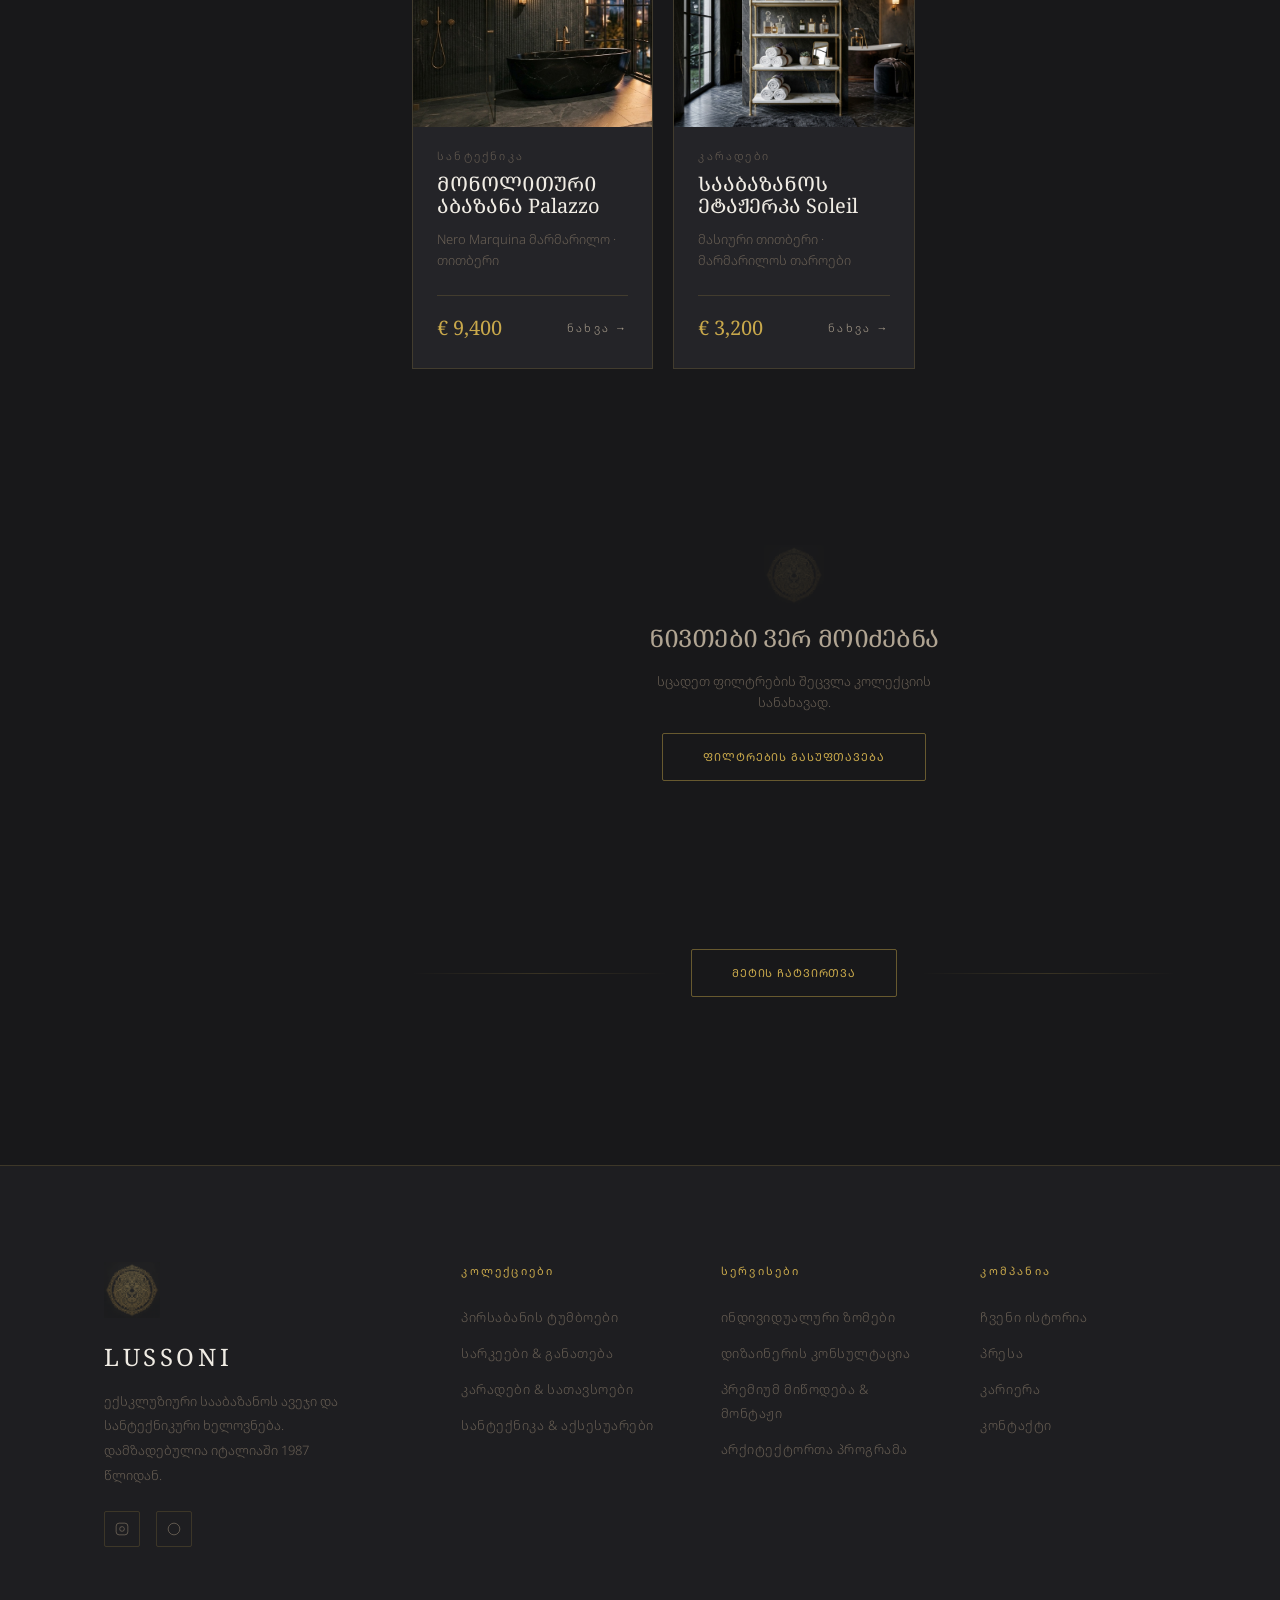
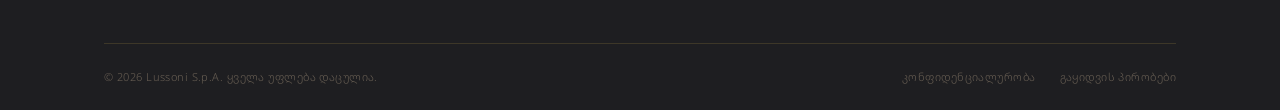
==== commit b6f7532b: "Fix Collections section rendering, category cards CTA styling, entity leaks, and New Collection badg" ====
--- a/collection.html
+++ b/collection.html
@@ -240,7 +240,7 @@
                   <div class="product-card__image-wrap">
                     <img src="assets/images/vanity_renard.jpg" alt="The Renard Double Vanity" loading="lazy" />
                     <div class="product-card__overlay"><button class="product-card__quick-view" data-i18n="common.quickView">სწრაფი ნახვა</button></div>
-                    <span class="product-card__badge" data-i18n="common.new">ახალი</span>
+                    <span class="product-card__badge" data-i18n="common.new">ახალი კოლექცია</span>
                     <button class="product-card__wishlist" aria-label="Add to wishlist" data-i18n-aria="common.addToWishlist"><svg width="16" height="16" viewBox="0 0 24 24" fill="none" stroke="currentColor" stroke-width="1.5"><path d="M20.84 4.61a5.5 5.5 0 0 0-7.78 0L12 5.67l-1.06-1.06a5.5 5.5 0 0 0-7.78 7.78l1.06 1.06L12 21.23l7.78-7.78 1.06-1.06a5.5 5.5 0 0 0 0-7.78z"/></svg></button>
                   </div>
                   <div class="product-card__info">
@@ -322,7 +322,7 @@
                   <div class="product-card__image-wrap">
                     <img src="assets/images/vanity_verona.jpg" alt="The Verona Double Console Vanity" loading="lazy" />
                     <div class="product-card__overlay"><button class="product-card__quick-view" data-i18n="common.quickView">სწრაფი ნახვა</button></div>
-                    <span class="product-card__badge" data-i18n="common.new">ახალი</span>
+                    <span class="product-card__badge" data-i18n="common.new">ახალი კოლექცია</span>
                     <button class="product-card__wishlist" aria-label="Add to wishlist" data-i18n-aria="common.addToWishlist"><svg width="16" height="16" viewBox="0 0 24 24" fill="none" stroke="currentColor" stroke-width="1.5"><path d="M20.84 4.61a5.5 5.5 0 0 0-7.78 0L12 5.67l-1.06-1.06a5.5 5.5 0 0 0-7.78 7.78l1.06 1.06L12 21.23l7.78-7.78 1.06-1.06a5.5 5.5 0 0 0 0-7.78z"/></svg></button>
                   </div>
                   <div class="product-card__info">
@@ -441,8 +441,8 @@
           <p class="footer__col-title" data-i18n="footer.colCollections">კოლექციები</p>
           <ul class="footer__col-links">
             <li><a href="collection.html" class="footer__col-link" data-i18n="footer.livingRoom">პირსაბანის ტუმბოები</a></li>
-            <li><a href="collection.html" class="footer__col-link" data-i18n="footer.diningRoom">სარკეები &amp; განათება</a></li>
-            <li><a href="collection.html" class="footer__col-link" data-i18n="footer.bedroom">კარადები &amp; სათავსოები</a></li>
+            <li><a href="collection.html" class="footer__col-link" data-i18n="footer.diningRoom">სარკეები & განათება</a></li>
+            <li><a href="collection.html" class="footer__col-link" data-i18n="footer.bedroom">კარადები & სათავსოები</a></li>
             <li><a href="collection.html" class="footer__col-link" data-i18n="footer.storage">სანტექნიკა</a></li>
           </ul>
         </div>
--- a/css/components.css
+++ b/css/components.css
@@ -481,14 +481,42 @@
   position: absolute;
   top: var(--space-4);
   left: var(--space-4);
-  font-family: var(--font-sans);
-  font-size: 9px;
-  font-weight: 400;
-  letter-spacing: var(--tracking-widest);
-  text-transform: uppercase;
-  color: var(--clr-bg-deep);
+  z-index: 2;
+  font-family: var(--font-sans);
+  font-size: 10px;
+  font-weight: 500;
+  letter-spacing: 0.12em;
+  text-transform: uppercase;
+  color: #f7eedc;
+  background: rgba(18, 18, 22, 0.78);
+  border: 1px solid rgba(201, 168, 106, 0.45);
+  border-radius: 9999px;
+  padding: 0.35rem 0.85rem;
+  backdrop-filter: blur(10px);
+  -webkit-backdrop-filter: blur(10px);
+  box-shadow: 0 4px 16px rgba(0, 0, 0, 0.45);
+  display: inline-flex;
+  align-items: center;
+  gap: 0.45rem;
+  line-height: 1.2;
+  transition: all var(--dur-mid) var(--ease-luxury);
+}
+
+.product-card__badge::before {
+  content: '';
+  display: inline-block;
+  width: 5px;
+  height: 5px;
+  border-radius: 50%;
   background: var(--clr-gold-primary);
-  padding: 0.25rem 0.6rem;
+  box-shadow: 0 0 6px rgba(201, 168, 106, 0.9);
+  flex-shrink: 0;
+}
+
+.product-card:hover .product-card__badge {
+  border-color: var(--clr-gold-primary);
+  background: rgba(24, 24, 30, 0.9);
+  box-shadow: 0 4px 20px rgba(201, 168, 106, 0.3);
 }
 
 .product-card__wishlist {
@@ -613,72 +641,90 @@
 .collection-card__overlay {
   position: absolute;
   inset: 0;
-  background: linear-gradient(180deg, rgba(24,24,26,0.1) 0%, rgba(24,24,26,0.75) 100%);
+  background: linear-gradient(180deg, rgba(16,16,18,0.1) 0%, rgba(16,16,18,0.4) 45%, rgba(16,16,18,0.88) 100%);
   display: flex;
   flex-direction: column;
   justify-content: flex-end;
-  padding: var(--space-8);
+  padding: clamp(var(--space-4), 3vw, var(--space-8));
   transition: background var(--dur-slow) var(--ease-luxury);
 }
 
 .collection-card:hover .collection-card__overlay {
-  background: linear-gradient(180deg, rgba(24,24,26,0.05) 0%, rgba(24,24,26,0.9) 100%);
+  background: linear-gradient(180deg, rgba(16,16,18,0.05) 0%, rgba(16,16,18,0.5) 45%, rgba(16,16,18,0.92) 100%);
 }
 
 .collection-card__label {
   font-family: var(--font-sans);
   font-size: var(--text-xs);
-  font-weight: 300;
+  font-weight: 400;
   letter-spacing: var(--tracking-widest);
   text-transform: uppercase;
   color: var(--clr-gold-primary);
   margin-bottom: var(--space-2);
-  transform: translateY(4px);
-  opacity: 0.7;
+  opacity: 0.85;
   transition: opacity var(--dur-mid) var(--ease-luxury),
               transform var(--dur-mid) var(--ease-luxury);
 }
 
 .collection-card:hover .collection-card__label {
   opacity: 1;
-  transform: translateY(0);
 }
 
 .collection-card__title {
   font-family: var(--font-serif);
-  font-size: clamp(var(--text-2xl), 3vw, var(--text-3xl));
+  font-size: clamp(1.25rem, 2.2vw, 1.85rem);
   font-weight: 400;
   color: var(--clr-text-primary);
   line-height: var(--leading-tight);
-  margin-bottom: var(--space-4);
+  margin-bottom: var(--space-3);
+  word-break: normal;
+  overflow-wrap: break-word;
 }
 
 .collection-card__cta {
-  display: flex;
-  align-items: center;
-  gap: var(--space-3);
-  font-family: var(--font-sans);
-  font-size: var(--text-xs);
-  letter-spacing: var(--tracking-widest);
-  text-transform: uppercase;
-  color: var(--clr-gold-primary);
-  transform: translateY(12px);
-  opacity: 0;
-  transition: opacity var(--dur-mid) var(--ease-luxury),
-              transform var(--dur-mid) var(--ease-luxury);
-}
-
-.collection-card:hover .collection-card__cta {
+  display: inline-flex;
+  align-items: center;
+  gap: 0.6rem;
+  font-family: var(--font-sans);
+  font-size: 11px;
+  font-weight: 500;
+  letter-spacing: 0.14em;
+  text-transform: uppercase;
+  color: #f7eedc;
+  background: rgba(18, 18, 22, 0.72);
+  border: 1px solid rgba(201, 168, 106, 0.45);
+  border-radius: 9999px;
+  padding: 0.45rem 1.15rem;
+  width: fit-content;
+  backdrop-filter: blur(10px);
+  -webkit-backdrop-filter: blur(10px);
+  box-shadow: 0 4px 16px rgba(0, 0, 0, 0.4);
   opacity: 1;
   transform: translateY(0);
+  transition: background var(--dur-mid) var(--ease-luxury),
+              color var(--dur-mid) var(--ease-luxury),
+              border-color var(--dur-mid) var(--ease-luxury),
+              transform var(--dur-mid) var(--ease-luxury),
+              box-shadow var(--dur-mid) var(--ease-luxury);
+}
+
+.collection-card:hover .collection-card__cta {
+  background: var(--clr-gold-primary);
+  color: var(--clr-bg-deep);
+  border-color: var(--clr-gold-primary);
+  transform: translateY(-2px);
+  box-shadow: 0 6px 20px rgba(201, 168, 106, 0.35);
 }
 
 .collection-card__cta svg {
-  transition: transform var(--dur-mid) var(--ease-luxury);
+  color: var(--clr-gold-primary);
+  transition: transform var(--dur-mid) var(--ease-luxury),
+              color var(--dur-mid) var(--ease-luxury);
 }
 
 .collection-card:hover .collection-card__cta svg {
-  transform: translateX(5px);
+  color: var(--clr-bg-deep);
+  transform: translateX(4px);
 }
 
 /* Fine gold border frame that appears on hover */
